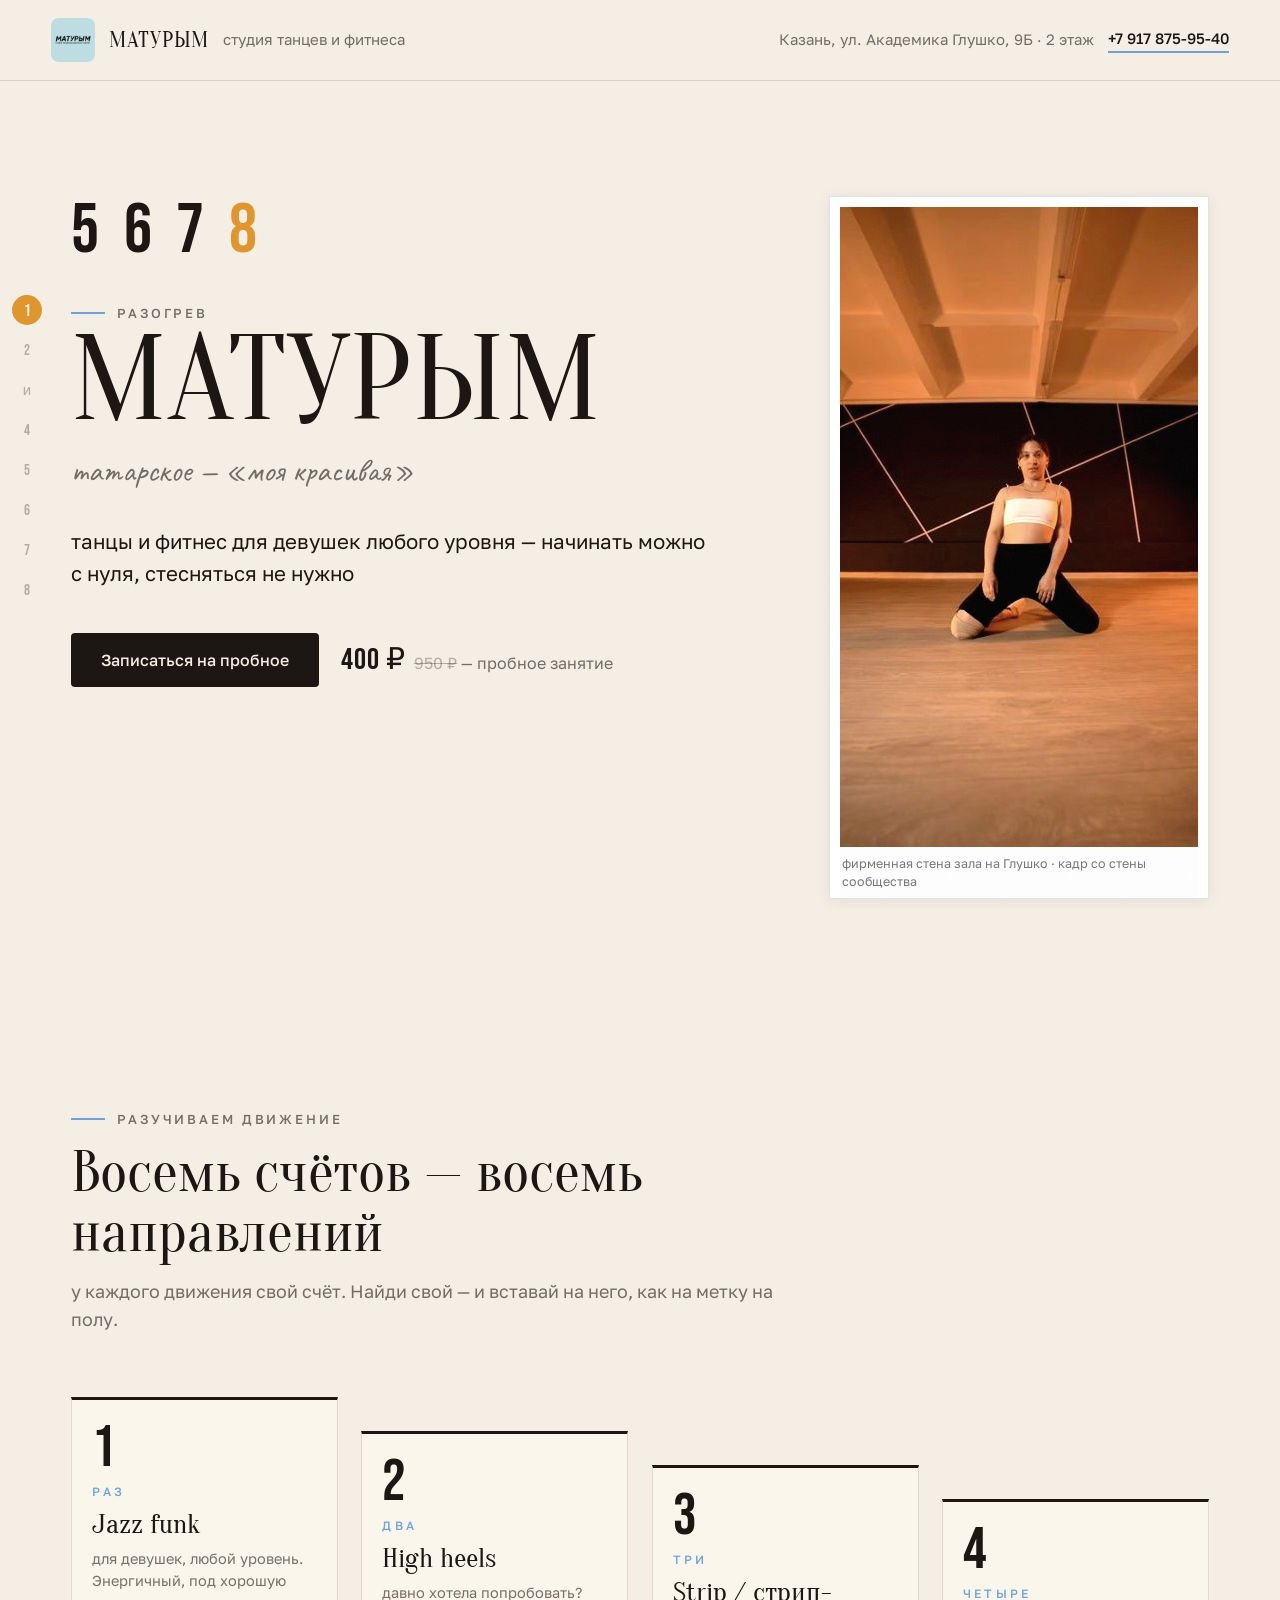
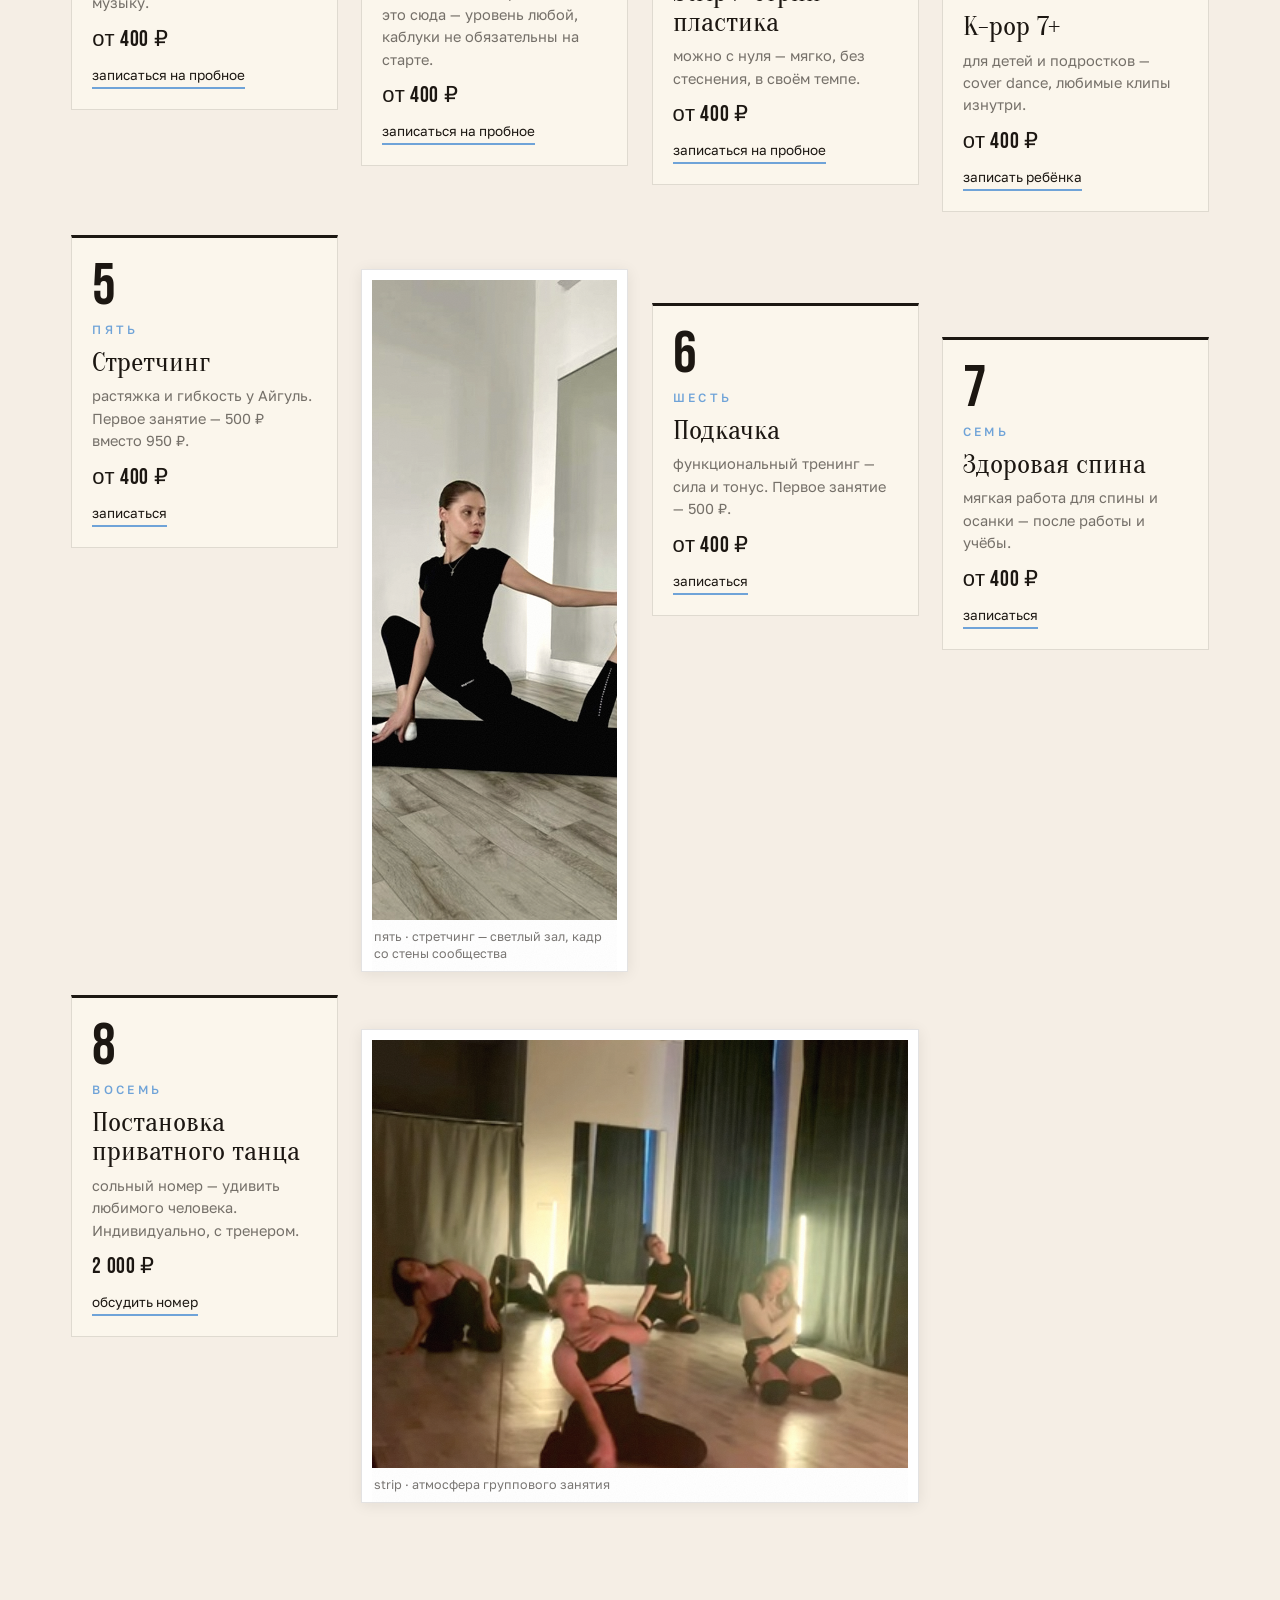
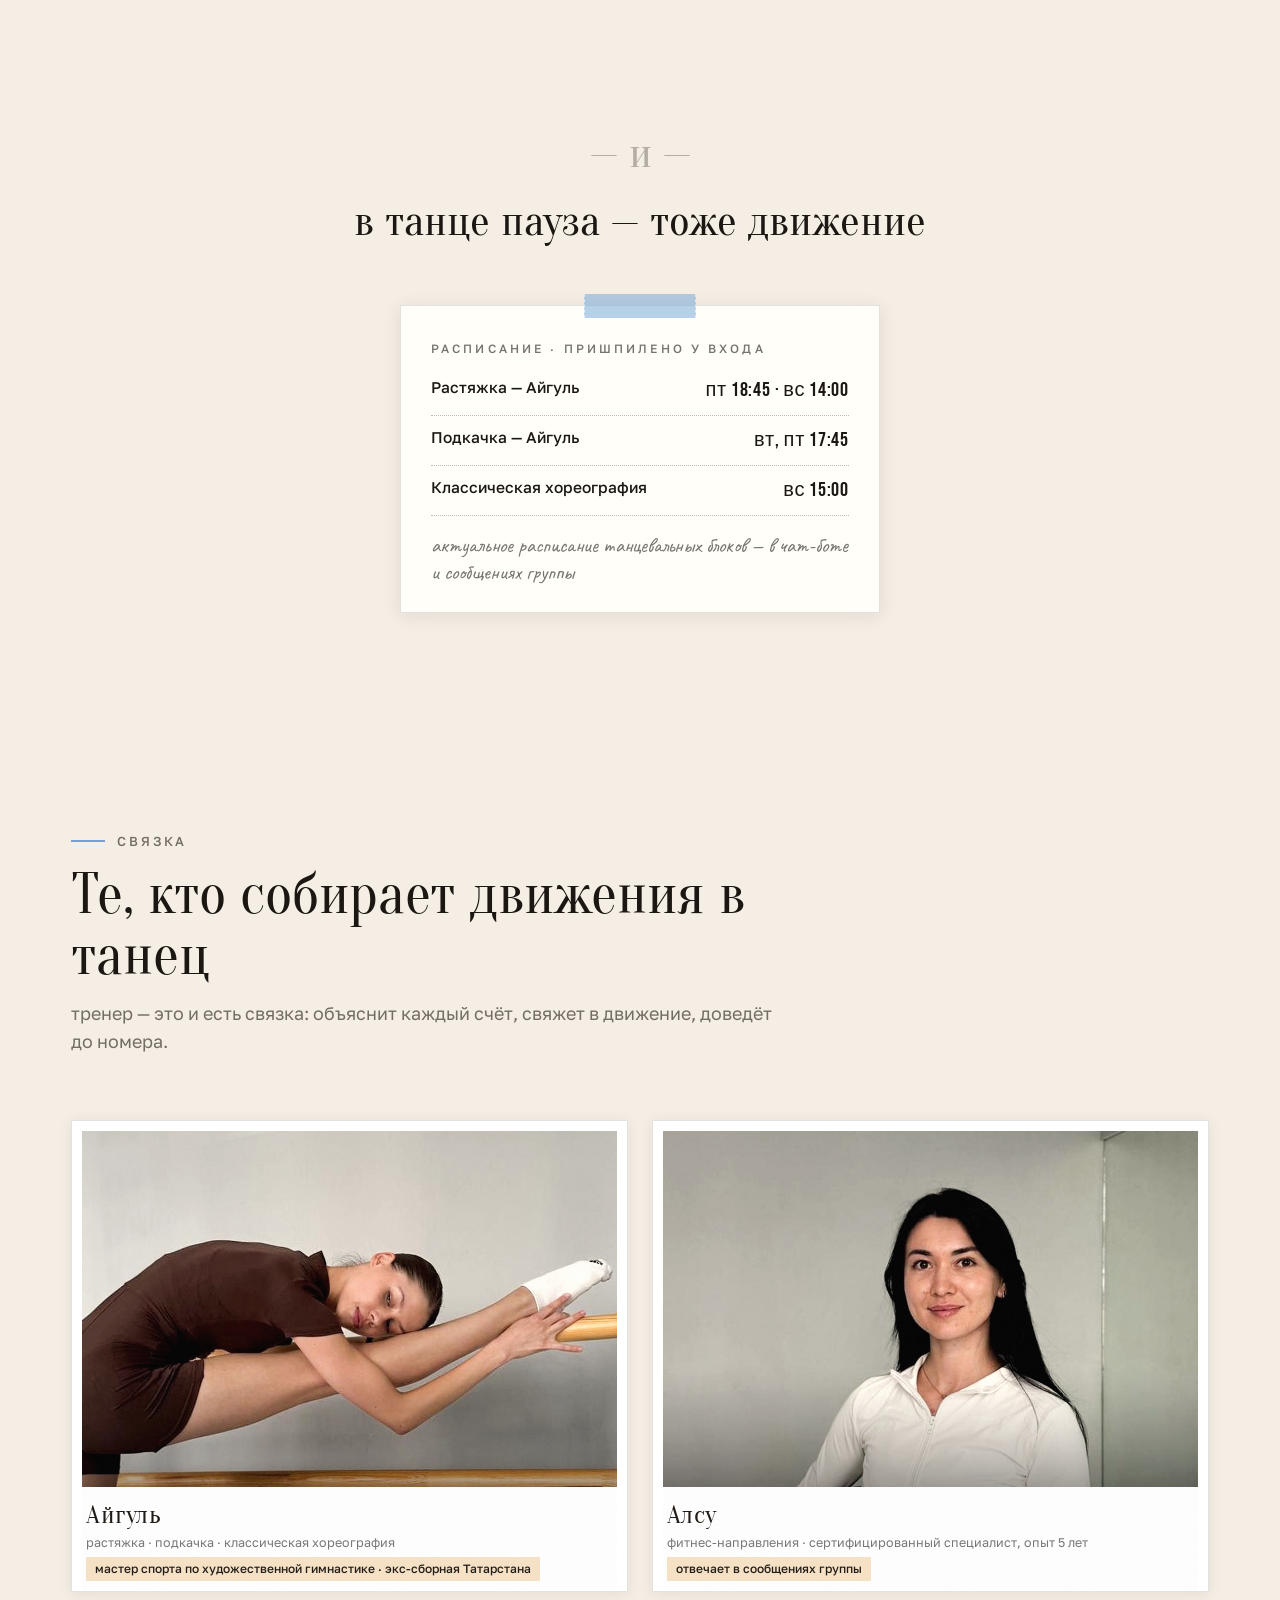
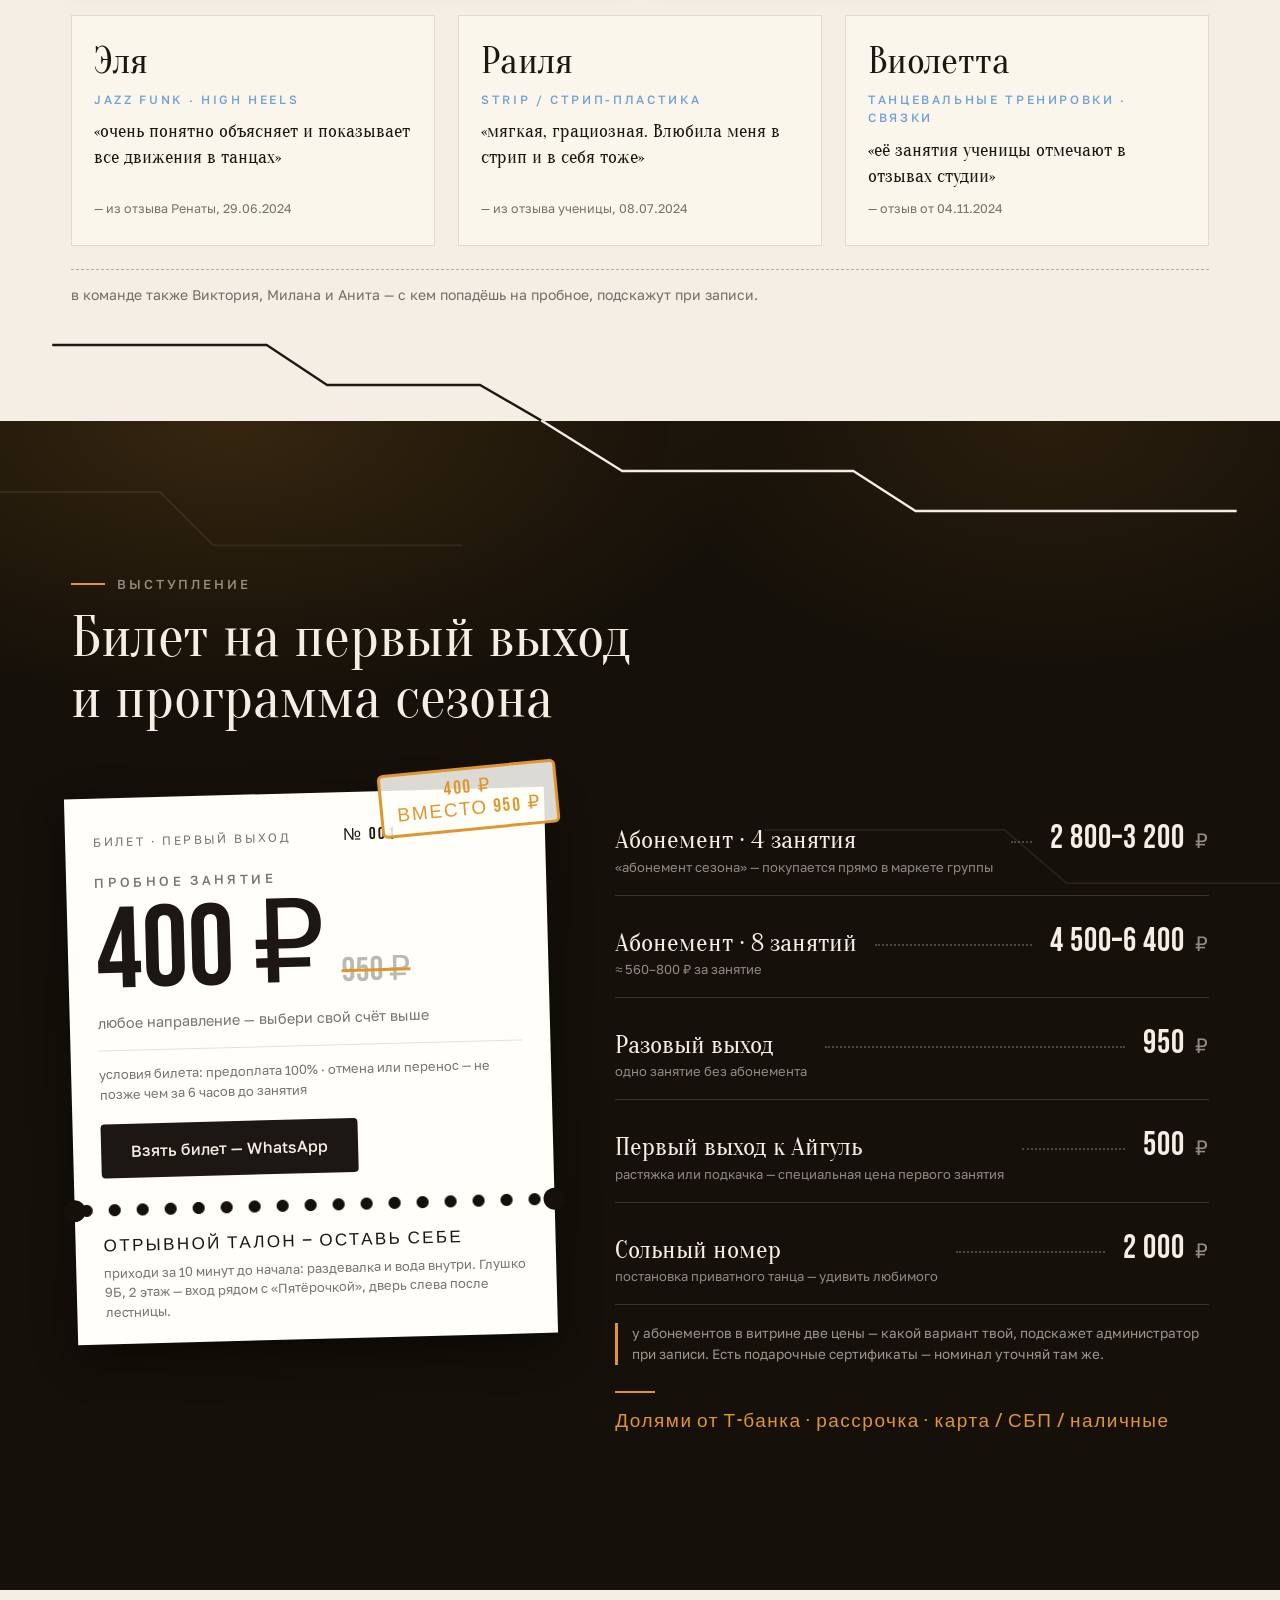
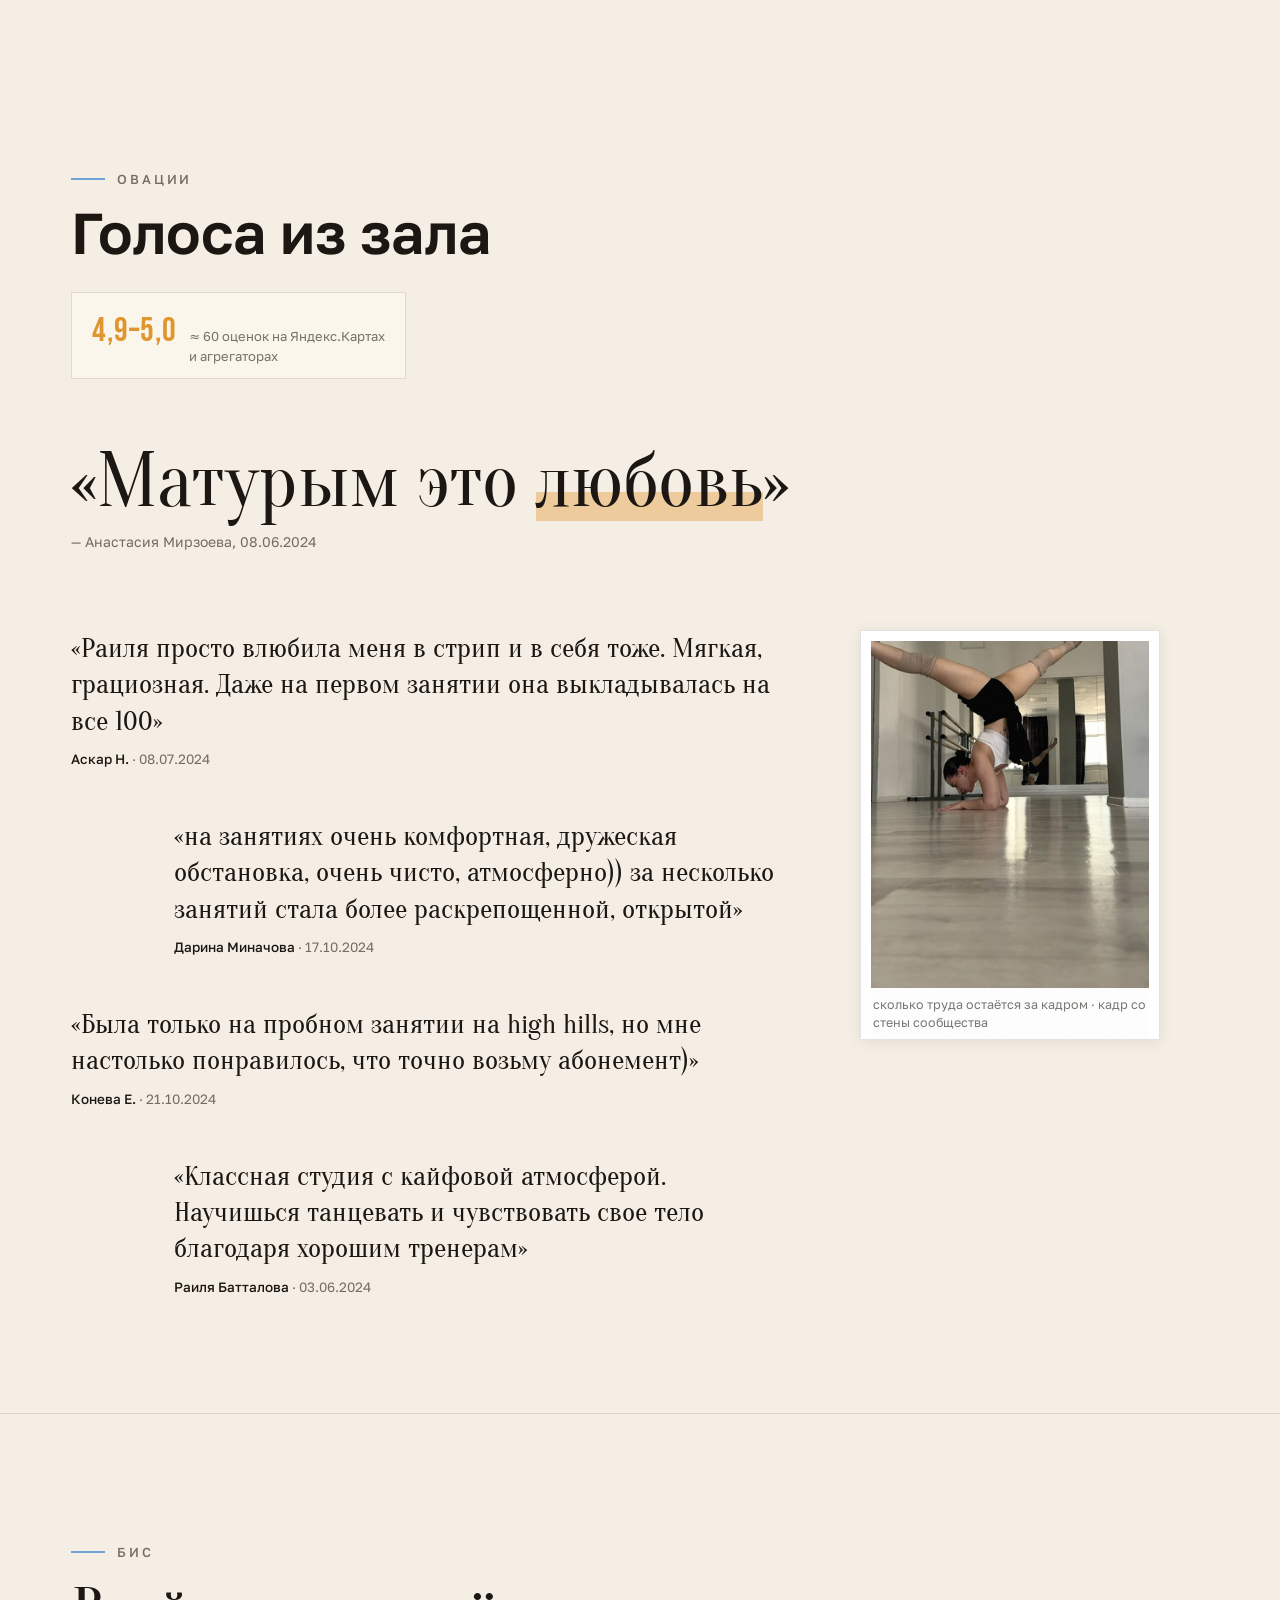
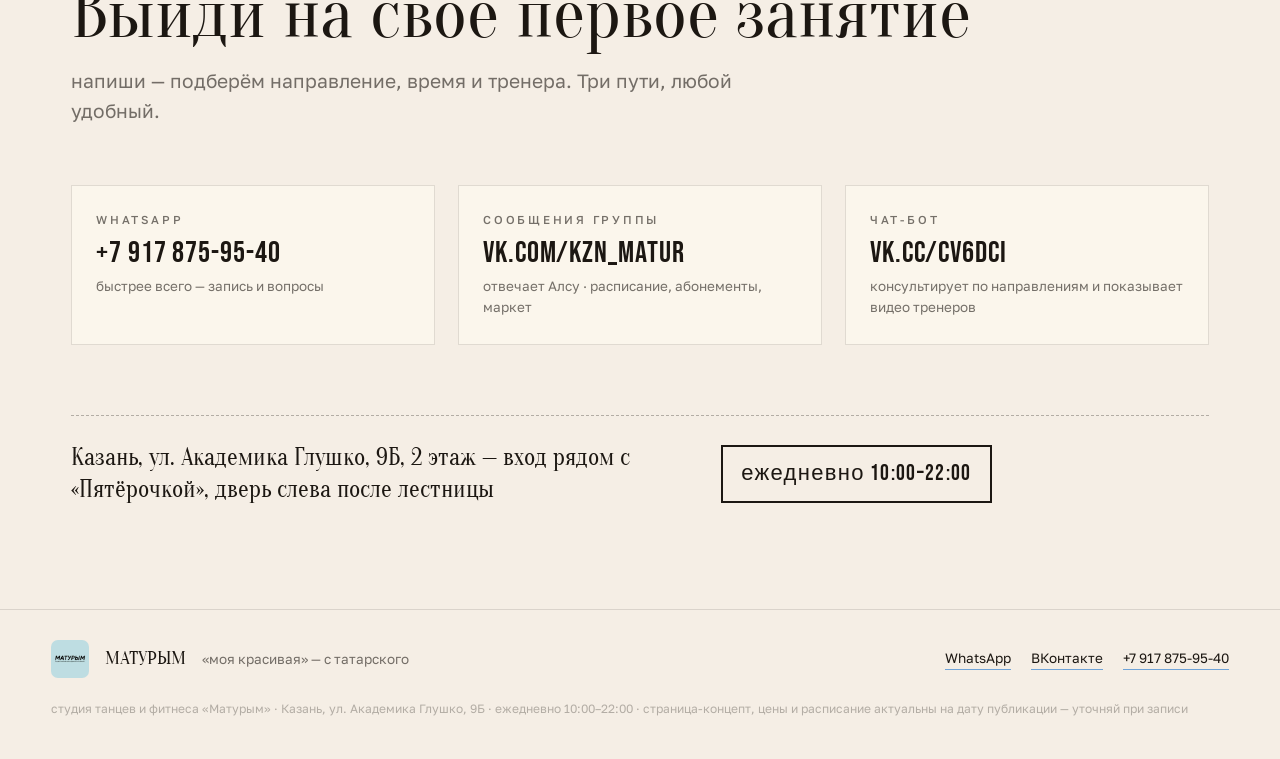
==== pipeline/2026-09-29/maturym/site/index.html @ 3c14b475 "Lead pipeline 2026-09-29: 3 new concept sites (yantarny-ruchey, maturym, hugge) + prior concepts + l" ====
<!DOCTYPE html>
<html lang="ru">
<head>
<meta charset="UTF-8">
<meta name="viewport" content="width=device-width, initial-scale=1.0">
<title>Матурым — студия танцев и фитнеса в Казани · пробное занятие 400 ₽</title>
<meta name="description" content="«Матурым» — студия танцев и фитнеса для девушек любого уровня в Казани. High heels, strip, jazz funk, k-pop 7+, стретчинг, подкачка. Пробное занятие 400 ₽ вместо 950 ₽. Казань, Академика Глушко 9Б, 2 этаж.">
<meta property="og:title" content="Матурым — студия танцев и фитнеса в Казани">
<meta property="og:description" content="Танцы и фитнес для девушек любого уровня — можно с нуля. Пробное занятие 400 ₽ вместо 950 ₽.">
<meta property="og:type" content="website">
<meta property="og:image" content="img/05_wall.jpg">
<meta property="og:locale" content="ru_RU">
<link rel="icon" type="image/jpeg" href="img/07_wall.jpg">
<link rel="stylesheet" href="fonts/fonts.css">
<style>
/* ============ BASE ============ */
:root{
  --floor:#F5EEE5;
  --floor2:#FBF6EC;
  --ink:#1C1712;
  --ink60:rgba(28,23,18,.6);
  --ink30:rgba(28,23,18,.3);
  --ink12:rgba(28,23,18,.12);
  --stage:#151009;
  --amber:#E0962F;
  --tape:#6FA3D8;
  --paper:#FFFEF9;
}
*{margin:0;padding:0;box-sizing:border-box}
html{scroll-behavior:smooth}
body{
  background:var(--floor);
  color:var(--ink);
  font-family:'Golos Text',system-ui,sans-serif;
  font-size:17px;line-height:1.55;
  overflow-x:hidden;
}
img{display:block;max-width:100%}
a{color:inherit}
.bebas{font-family:'Bebas Neue','Golos Text',sans-serif;font-weight:400;letter-spacing:.02em}
.wrap{max-width:1240px;margin:0 auto;padding:0 clamp(20px,4vw,56px)}
::selection{background:var(--tape);color:#fff}

.lnk{
  text-decoration:none;
  background-image:linear-gradient(transparent 62%,rgba(111,163,216,.55) 62%,rgba(111,163,216,.55) 92%,transparent 92%);
  box-decoration-break:clone;-webkit-box-decoration-break:clone;
}
.lnk:hover{background-image:linear-gradient(transparent 55%,rgba(111,163,216,.8) 55%,rgba(111,163,216,.8) 95%,transparent 95%)}

/* ============ RAIL (M02) ============ */
.rail{
  position:fixed;left:14px;top:50%;transform:translateY(-50%);
  z-index:40;display:none;
}
.rail ol{list-style:none;display:flex;flex-direction:column;gap:14px;align-items:center}
.rail i{
  font-family:'Bebas Neue',sans-serif;font-style:normal;font-size:15px;line-height:1;
  color:var(--ink30);width:26px;height:26px;
  display:flex;align-items:center;justify-content:center;
  border-radius:50%;
  transition:color .3s,background-color .3s,transform .3s;
}
.rail i.on{color:var(--floor);background:var(--amber);transform:scale(1.15)}
@media(min-width:1100px){.rail{display:block}}

/* ============ З0 · У ДВЕРИ ============ */
.door{
  display:flex;align-items:center;gap:14px;flex-wrap:wrap;
  padding:18px clamp(20px,4vw,56px);
  border-bottom:1px solid var(--ink12);
  font-size:15px;
}
.door img{width:44px;height:44px;border-radius:8px}
.door .d-name{font-family:'Oranienbaum',serif;font-size:22px;letter-spacing:.04em}
.door .d-sub{color:var(--ink60)}
.door address{font-style:normal;color:var(--ink60);margin-left:auto}
.door a.d-tel{text-decoration:none;font-weight:500;border-bottom:2px solid var(--tape);padding-bottom:1px}
@media(max-width:700px){
  .door address{margin-left:0;width:100%;order:4}
}

/* ============ TAGS ============ */
.tag{
  font-size:13px;font-weight:500;
  letter-spacing:.22em;text-transform:uppercase;color:var(--ink60);
  display:flex;align-items:center;gap:12px;
}
.tag::before{content:"";width:34px;height:2px;background:var(--tape);flex:none}
.stage .tag{color:rgba(245,238,229,.55)}
.stage .tag::before{background:var(--amber)}

/* ============ З1 · РАЗОГРЕВ ============ */
.hero{padding-top:clamp(36px,6vw,80px);padding-bottom:0;position:relative}
.hero-grid{
  display:grid;grid-template-columns:1.25fr .75fr;
  gap:clamp(28px,4vw,64px);align-items:start;
}
.countin{
  font-family:'Bebas Neue',sans-serif;
  font-size:clamp(40px,5.5vw,76px);
  display:flex;gap:.35em;line-height:1;
  margin-bottom:clamp(18px,3vw,36px);
  user-select:none;
}
.countin span{opacity:.15;color:var(--ink);animation:cnt 1.15s cubic-bezier(.6,0,.3,1) forwards}
.countin span:nth-child(1){animation-delay:.1s}
.countin span:nth-child(2){animation-delay:.38s}
.countin span:nth-child(3){animation-delay:.66s}
.countin span:nth-child(4){animation-name:cntlast;animation-delay:.94s}
@keyframes cnt{
  0%{opacity:.15}
  25%{opacity:1;color:var(--amber)}
  100%{opacity:1;color:var(--ink)}
}
@keyframes cntlast{
  0%{opacity:.15}
  25%{opacity:1;color:var(--amber)}
  100%{opacity:1;color:var(--amber)}
}
.hero h1{
  font-family:'Oranienbaum',serif;font-weight:400;
  font-size:clamp(56px,9.5vw,140px);
  line-height:.95;letter-spacing:.01em;
  clip-path:inset(0 100% 0 0);
  animation:wipe .9s cubic-bezier(.75,0,.2,1) 1.25s forwards;
}
@keyframes wipe{to{clip-path:inset(0 0 0 0)}}
.hero .decode{
  font-family:'Caveat',cursive;
  font-size:clamp(22px,2.6vw,32px);
  color:var(--ink60);
  margin-top:8px;
}
.hero-sub{
  font-size:clamp(17px,1.6vw,21px);
  max-width:34em;margin-top:clamp(18px,2.5vw,30px);
}
.cta-row{
  display:flex;align-items:center;gap:22px;flex-wrap:wrap;
  margin-top:clamp(26px,3.5vw,44px);
}
.btn{
  display:inline-flex;align-items:center;justify-content:center;
  height:54px;padding:0 30px;
  background:var(--ink);color:var(--floor);
  font-weight:500;font-size:16px;
  text-decoration:none;border-radius:4px;
  transition:background-color .2s,transform .2s;
}
.btn:hover{background:var(--amber);color:var(--stage);transform:translateY(-2px)}
.btn:focus-visible{outline:3px solid var(--tape);outline-offset:3px}
.cta-price{font-size:16px;color:var(--ink60)}
.cta-price b{font-family:'Bebas Neue',sans-serif;font-weight:400;font-size:30px;color:var(--ink);letter-spacing:.03em;margin-right:.15em}
.cta-price s{color:var(--ink30)}

/* кадры с репетиции — единый рецепт */
.frame{
  background:#fff;
  padding:10px 10px 0;
  border:1px solid var(--ink12);
  box-shadow:0 2px 14px rgba(28,23,18,.08);
  position:relative;
}
.frame img{
  width:100%;object-fit:cover;
  filter:contrast(1.08) saturate(.9) sepia(.12);
}
.frame .gr{
  position:absolute;inset:10px 10px 0;pointer-events:none;opacity:.06;
  background-image:url("data:image/svg+xml;utf8,<svg xmlns='http://www.w3.org/2000/svg' width='120' height='120'><filter id='n'><feTurbulence type='fractalNoise' baseFrequency='0.9' numOctaves='2'/><feColorMatrix type='saturate' values='0'/></filter><rect width='120' height='120' filter='url(%23n)'/></svg>");
}
.frame figcaption{
  font-size:12.5px;color:var(--ink60);
  padding:8px 2px;line-height:1.4;
}
.frame .crop{display:block;overflow:hidden;position:relative}
.frame .crop img{position:absolute;inset:0;width:100%;height:100%;object-fit:cover}
.hero-frame{
  max-width:380px;width:100%;justify-self:end;
  margin-bottom:-72px;position:relative;z-index:5;
}
.hero-frame img{aspect-ratio:9/16;object-position:50% 30%}
@media(max-width:900px){
  .hero-grid{grid-template-columns:1fr}
  .hero-frame{justify-self:start;max-width:320px;margin-bottom:-56px}
}

/* ============ З2 · РАЗУЧИВАЕМ ============ */
.phase{padding:clamp(72px,9vw,130px) 0}
.program{padding-top:clamp(120px,13vw,190px)}
.phase-head{max-width:720px;margin-bottom:clamp(40px,5vw,72px)}
.phase-head h2{
  font-family:'Oranienbaum',serif;font-weight:400;
  font-size:clamp(32px,4.5vw,62px);line-height:1.05;
  margin:14px 0;
}
.phase-head p.lead{color:var(--ink60);font-size:clamp(16px,1.4vw,19px)}
.steps-grid{
  display:grid;grid-template-columns:repeat(4,1fr);
  gap:clamp(14px,1.8vw,24px);
  align-items:start;
}
.step{
  background:var(--floor2);
  border:1px solid var(--ink12);
  border-top:3px solid var(--ink);
  padding:22px 20px 20px;
  display:flex;flex-direction:column;gap:8px;min-height:236px;
}
.step .num{
  font-family:'Bebas Neue',sans-serif;
  font-size:clamp(46px,4.6vw,64px);line-height:.9;
}
.step .cnt-word{
  font-size:12px;font-weight:500;
  letter-spacing:.28em;text-transform:uppercase;color:var(--tape);
}
.step h3{
  font-family:'Oranienbaum',serif;font-weight:400;
  font-size:clamp(24px,2.2vw,30px);line-height:1.05;
}
.step .fact{font-size:14.5px;color:var(--ink60);flex:1}
.step .price{
  font-family:'Bebas Neue',sans-serif;font-size:22px;letter-spacing:.03em;
}
.step .go{
  font-size:13.5px;text-decoration:none;color:var(--ink);
  border-bottom:2px solid var(--tape);align-self:flex-start;padding-bottom:1px;
}
.step .go:hover{border-color:var(--amber)}
@media(min-width:1080px){
  .steps-grid>*:nth-child(4n+1){margin-top:0}
  .steps-grid>*:nth-child(4n+2){margin-top:34px}
  .steps-grid>*:nth-child(4n+3){margin-top:68px}
  .steps-grid>*:nth-child(4n+4){margin-top:102px}
}
@media(min-width:680px) and (max-width:1079px){
  .steps-grid{grid-template-columns:repeat(3,1fr)}
  .steps-grid>*:nth-child(3n+1){margin-top:0}
  .steps-grid>*:nth-child(3n+2){margin-top:34px}
  .steps-grid>*:nth-child(3n+3){margin-top:68px}
}
@media(max-width:679px){
  .steps-grid{grid-template-columns:1fr;max-width:460px;margin:0 auto}
}
.p04 img{aspect-ratio:5/6;object-position:50% 0}
.p02 img{aspect-ratio:9/16;object-position:50% 35%}
.p01{grid-column:span 2}
.p01 img{aspect-ratio:4/3;object-position:50% 50%}
@media(max-width:679px){.p01{grid-column:auto}}

/* ============ ПАУЗА · и-счёт ============ */
.pause{
  padding:clamp(60px,8vw,110px) 0;
  text-align:center;
}
.pause-line{
  font-family:'Oranienbaum',serif;
  font-size:clamp(26px,3.4vw,44px);
}
.pause-line em{font-style:normal;color:var(--ink30)}
.note{
  background:var(--paper);
  border:1px solid var(--ink12);
  box-shadow:0 3px 18px rgba(28,23,18,.09);
  max-width:480px;margin:clamp(30px,4vw,50px) auto 0;
  padding:34px 30px 26px;position:relative;text-align:left;
}
.note::before{
  content:"";position:absolute;top:-12px;left:50%;transform:translateX(-50%);
  width:110px;height:24px;background:rgba(111,163,216,.5);
  border-left:1px dashed rgba(255,255,255,.6);border-right:1px dashed rgba(255,255,255,.6);
}
.note h4{
  font-size:12px;font-weight:500;
  letter-spacing:.26em;text-transform:uppercase;color:var(--ink60);
  margin-bottom:16px;
}
.note .row{display:flex;justify-content:space-between;gap:14px;border-bottom:1px dotted var(--ink30);padding-bottom:9px;margin-bottom:9px}
.note .row span:first-child{font-weight:500;font-size:15.5px}
.note .row span:last-child{font-family:'Bebas Neue',sans-serif;font-size:20px;letter-spacing:.04em;white-space:nowrap}
.note .hand-note{
  font-family:'Caveat',cursive;font-size:21px;color:var(--ink60);
  margin-top:16px;line-height:1.3;
}

/* ============ З3 · СВЯЗКА ============ */
.trainers-grid{
  display:grid;grid-template-columns:repeat(6,1fr);
  gap:clamp(14px,1.8vw,24px);align-items:stretch;
}
.t-photo{grid-column:span 3}
.t-photo .frame{height:100%}
.t09 img{aspect-ratio:4/3;object-position:50% 0}
.t08 img{aspect-ratio:8/5;object-position:50% 0}
.t-photo figcaption{padding:10px 4px}
.t-photo figcaption b{
  display:block;font-family:'Oranienbaum',serif;font-weight:400;
  font-size:26px;color:var(--ink);letter-spacing:.02em;
}
.t-photo .reg{
  display:inline-block;margin-top:6px;font-size:12px;font-weight:500;
  color:var(--ink);background:rgba(224,150,47,.28);
  padding:3px 9px;box-decoration-break:clone;-webkit-box-decoration-break:clone;
  line-height:1.5;
}
.t-card{
  grid-column:span 2;
  background:var(--floor2);border:1px solid var(--ink12);
  padding:26px 22px;display:flex;flex-direction:column;gap:10px;
}
.t-card h3{
  font-family:'Oranienbaum',serif;font-weight:400;
  font-size:clamp(30px,3vw,40px);line-height:1;
}
.t-card .role{
  font-size:12px;font-weight:500;letter-spacing:.22em;
  text-transform:uppercase;color:var(--tape);
}
.t-card .qt{
  font-family:'Oranienbaum',serif;font-size:19px;line-height:1.35;flex:1;
}
.t-card .qt::before{content:"«"}
.t-card .qt::after{content:"»"}
.t-card .src{font-size:12.5px;color:var(--ink60)}
.team-rest{
  grid-column:1/-1;font-size:14px;color:var(--ink60);
  border-top:1px dashed var(--ink30);padding-top:14px;
}
@media(max-width:980px){
  .t-photo{grid-column:span 6}
  .t-card{grid-column:span 3}
}
@media(max-width:679px){
  .trainers-grid{grid-template-columns:1fr}
  .t-photo,.t-card{grid-column:auto}
}

/* шов З3→З4: линия-связка (M03) */
.seam{position:relative;height:0;z-index:6}
.seam svg{
  position:absolute;left:0;top:-88px;width:100%;height:200px;
  overflow:visible;pointer-events:none;
}
.seam path{fill:none;stroke-width:2.5;stroke-linejoin:miter;stroke-linecap:square}
.seam .p-ink{stroke:var(--ink)}
.seam .p-wht{stroke:var(--floor)}
.js .seam path{stroke-dasharray:1;stroke-dashoffset:1}
.js .seam.in path{stroke-dashoffset:0;transition:stroke-dashoffset 1.4s cubic-bezier(.6,0,.3,1)}
.js .seam.in .p-wht{transition-delay:.55s}

/* ============ З4 · ВЫСТУПЛЕНИЕ ============ */
.stage{
  background:var(--stage);color:var(--floor);
  position:relative;
  padding:clamp(110px,12vw,170px) 0 clamp(120px,12vw,170px);
}
.stage::before{
  content:"";position:absolute;inset:0;pointer-events:none;
  background:
    radial-gradient(ellipse 60% 34% at 18% 0%,rgba(224,150,47,.16),transparent 70%),
    radial-gradient(ellipse 45% 30% at 82% 0%,rgba(224,150,47,.1),transparent 70%);
}
.stage .wall-lines{position:absolute;inset:0;pointer-events:none;opacity:.55}
.stage .wrap{position:relative;z-index:2}
.stage h2{
  font-family:'Oranienbaum',serif;font-weight:400;
  font-size:clamp(32px,4.5vw,62px);line-height:1.05;margin:14px 0 0;
}
.stage-grid{
  display:grid;grid-template-columns:minmax(340px,480px) 1fr;
  gap:clamp(36px,5vw,80px);margin-top:clamp(44px,5vw,70px);
  align-items:start;
}
.ticket{
  background:var(--paper);color:var(--ink);
  transform:rotate(-1.5deg);
  box-shadow:0 14px 44px rgba(0,0,0,.45);
  position:relative;z-index:7;
  margin-bottom:-72px;
}
.ticket .t-body{padding:30px 28px 24px}
.ticket .t-head{
  display:flex;justify-content:space-between;align-items:baseline;
  font-size:12px;letter-spacing:.2em;text-transform:uppercase;
  color:var(--ink60);margin-bottom:18px;gap:10px;flex-wrap:wrap;
}
.ticket .t-head .no{font-family:'Bebas Neue',sans-serif;font-size:17px;letter-spacing:.14em;color:var(--ink)}
.ticket .t-title{
  font-weight:500;font-size:13px;letter-spacing:.26em;text-transform:uppercase;
  color:var(--ink60);
}
.ticket .t-price{display:flex;align-items:baseline;gap:16px;flex-wrap:wrap;margin:6px 0 4px}
.ticket .t-price .now{
  font-family:'Bebas Neue',sans-serif;
  font-size:clamp(84px,9vw,120px);line-height:.95;
}
.ticket .t-price .was{
  font-family:'Bebas Neue',sans-serif;font-size:34px;color:var(--ink30);
  text-decoration:line-through;text-decoration-thickness:3px;text-decoration-color:var(--amber);
}
.ticket .t-any{font-size:14.5px;color:var(--ink60)}
.ticket .t-terms{
  margin-top:16px;font-size:13px;color:var(--ink60);
  border-top:1px solid var(--ink12);padding-top:14px;line-height:1.5;
}
.ticket .t-cta{margin-top:20px}
.stamp{
  position:absolute;top:-22px;right:-14px;
  transform:rotate(-4deg);
  border:3px solid var(--amber);border-radius:6px;
  color:var(--amber);
  font-family:'Bebas Neue',sans-serif;font-size:19px;letter-spacing:.1em;
  padding:7px 14px;text-transform:uppercase;text-align:center;line-height:1.15;
  background:rgba(255,254,249,.85);
}
.js .stamp{opacity:0;transform:rotate(-4deg) scale(1.3)}
.js .stage.on .stamp{opacity:1;transform:rotate(-4deg) scale(1);transition:transform .3s cubic-bezier(.3,1.6,.5,1),opacity .2s}
.perf{
  height:16px;position:relative;
  background-image:radial-gradient(circle 6px at 12px 8px,var(--stage) 5.6px,transparent 6.4px);
  background-size:28px 16px;background-repeat:repeat-x;
}
.perf::before,.perf::after{
  content:"";position:absolute;top:50%;width:22px;height:22px;border-radius:50%;
  background:var(--stage);transform:translateY(-50%);
}
.perf::before{left:-11px}
.perf::after{right:-11px}
.ticket .stub{padding:16px 28px 22px;font-size:13px;color:var(--ink60);line-height:1.5}
.ticket .stub b{
  display:block;font-family:'Bebas Neue',sans-serif;font-weight:400;
  font-size:17px;letter-spacing:.14em;text-transform:uppercase;color:var(--ink);
  margin-bottom:4px;
}
.prog-row{
  display:flex;align-items:baseline;gap:18px;
  padding:20px 0;border-bottom:1px solid rgba(245,238,229,.16);
}
.prog-row .nm{font-family:'Oranienbaum',serif;font-size:clamp(21px,2vw,27px);line-height:1.15}
.prog-row .nm small{display:block;font-family:'Golos Text',sans-serif;font-size:13px;color:rgba(245,238,229,.55);margin-top:4px}
.prog-row .dots{flex:1;border-bottom:2px dotted rgba(245,238,229,.25);transform:translateY(-5px);min-width:20px}
.prog-row .pr{font-family:'Bebas Neue',sans-serif;font-size:clamp(26px,2.6vw,36px);white-space:nowrap;letter-spacing:.03em}
.prog-row .pr .u{font-size:.6em;color:rgba(245,238,229,.55);margin-left:.2em}
.prog-note{
  margin-top:18px;font-size:13.5px;color:rgba(245,238,229,.6);line-height:1.55;
  border-left:3px solid var(--amber);padding-left:14px;
}
.pay-line{
  margin-top:26px;font-family:'Bebas Neue',sans-serif;
  font-size:19px;letter-spacing:.08em;color:var(--amber);
  display:flex;gap:14px;flex-wrap:wrap;align-items:center;
}
.pay-line::before{content:"";width:40px;height:2px;background:var(--amber)}
@media(max-width:980px){
  .stage-grid{grid-template-columns:1fr}
  .ticket{margin-bottom:0}
}
@media(max-width:480px){
  .stamp{right:4px}
}

/* ============ З5 · ОВАЦИИ ============ */
.applause{padding-top:clamp(130px,14vw,190px)}
.ov-badge{
  display:inline-flex;align-items:baseline;gap:12px;
  border:1px solid var(--ink12);background:var(--floor2);
  padding:12px 20px;margin-top:28px;
}
.ov-badge .r{font-family:'Bebas Neue',sans-serif;font-size:34px;letter-spacing:.03em}
.ov-badge .r em{font-style:normal;color:var(--amber)}
.ov-badge .s{font-size:13px;color:var(--ink60)}
.ov-poster{
  font-family:'Oranienbaum',serif;font-weight:400;
  font-size:clamp(38px,6vw,86px);line-height:1.02;
  margin:clamp(40px,5vw,64px) 0 10px;max-width:13em;
}
.ov-poster .hl{
  background-image:linear-gradient(transparent 62%,rgba(224,150,47,.4) 62%,rgba(224,150,47,.4) 94%,transparent 94%);
  box-decoration-break:clone;-webkit-box-decoration-break:clone;
}
.ov-attr{font-size:14px;color:var(--ink60)}
.ov-grid{
  display:grid;grid-template-columns:1.35fr .65fr;
  gap:clamp(30px,5vw,80px);margin-top:clamp(44px,6vw,80px);
  align-items:start;
}
.ov-list{list-style:none;display:flex;flex-direction:column;gap:clamp(30px,4vw,48px)}
.ov-list li{max-width:44em}
.ov-list li:nth-child(even){margin-left:clamp(24px,8vw,120px)}
.ov-list blockquote{
  font-family:'Oranienbaum',serif;
  font-size:clamp(20px,2.2vw,28px);line-height:1.3;
}
.ov-list blockquote::before{content:"«"}
.ov-list blockquote::after{content:"»"}
.ov-list cite{
  display:block;font-style:normal;font-size:13.5px;color:var(--ink60);margin-top:10px;
}
.ov-list cite b{font-weight:500;color:var(--ink)}
.p03{max-width:300px}
.p03 img{aspect-ratio:7/10;object-position:50% 100%}
@media(max-width:860px){
  .ov-grid{grid-template-columns:1fr}
  .p03{max-width:260px}
  .ov-list li:nth-child(even){margin-left:clamp(16px,6vw,60px)}
}

/* ============ З6 · БИС ============ */
.encore{
  border-top:1px solid var(--ink12);
  padding:clamp(80px,10vw,140px) 0 clamp(70px,8vw,110px);
}
.encore h2{
  font-family:'Oranienbaum',serif;font-weight:400;
  font-size:clamp(38px,5.6vw,80px);line-height:1.03;
  margin:16px 0 14px;max-width:14em;
}
.encore .lead{color:var(--ink60);font-size:clamp(16px,1.5vw,20px);max-width:36em}
.channels{
  display:grid;grid-template-columns:repeat(3,1fr);
  gap:clamp(14px,1.8vw,24px);margin-top:clamp(36px,5vw,60px);
}
.chan{
  display:flex;flex-direction:column;gap:8px;
  background:var(--floor2);border:1px solid var(--ink12);
  padding:26px 24px;text-decoration:none;color:var(--ink);
  transition:border-color .2s,transform .2s,box-shadow .2s;
}
.chan:hover{border-color:var(--tape);transform:translateY(-3px);box-shadow:0 8px 24px rgba(28,23,18,.1)}
.chan:focus-visible{outline:3px solid var(--tape);outline-offset:3px}
.chan .c-tag{
  font-size:11.5px;font-weight:500;letter-spacing:.24em;
  text-transform:uppercase;color:var(--ink60);
}
.chan .c-main{font-family:'Bebas Neue',sans-serif;font-size:30px;letter-spacing:.03em;line-height:1;word-break:break-word}
.chan .c-note{font-size:13.5px;color:var(--ink60)}
.addr-stamp{
  margin-top:clamp(44px,6vw,70px);
  display:flex;gap:26px;flex-wrap:wrap;align-items:center;
  border-top:1px dashed var(--ink30);padding-top:26px;
}
.addr-stamp .a{
  font-family:'Oranienbaum',serif;font-size:clamp(19px,1.9vw,24px);line-height:1.35;max-width:26em;
}
.addr-stamp .h{
  font-family:'Bebas Neue',sans-serif;font-size:22px;letter-spacing:.06em;
  border:2px solid var(--ink);padding:10px 18px;white-space:nowrap;
}
@media(max-width:900px){.channels{grid-template-columns:1fr;max-width:480px}}

/* ============ FOOTER ============ */
footer{
  border-top:1px solid var(--ink12);
  padding:30px clamp(20px,4vw,56px) 40px;
  display:flex;align-items:center;gap:16px;flex-wrap:wrap;
  font-size:13.5px;color:var(--ink60);
}
footer img{width:38px;height:38px;border-radius:7px}
footer .f-name{font-family:'Oranienbaum',serif;font-size:19px;color:var(--ink)}
footer nav{margin-left:auto;display:flex;gap:20px;flex-wrap:wrap}
footer nav a{color:var(--ink);text-decoration:none;border-bottom:1px solid var(--tape)}
footer nav a:hover{border-color:var(--amber)}
footer .f-legal{width:100%;font-size:12px;color:var(--ink30);margin-top:6px}

/* ============ REDUCED MOTION ============ */
@media(prefers-reduced-motion:reduce){
  html{scroll-behavior:auto}
  *,*::before,*::after{animation:none!important;transition:none!important}
  .countin span{opacity:1;color:var(--ink)}
  .countin span:nth-child(4){color:var(--amber)}
  .hero h1{clip-path:none}
  .js .seam path{stroke-dashoffset:0}
  .js .stamp{opacity:1;transform:rotate(-4deg) scale(1)}
  .chan:hover,.btn:hover{transform:none}
}
</style>
</head>
<body>

<!-- Сквозная счёт-рельса: маркер шагает по фазам занятия -->
<nav class="rail" aria-hidden="true">
  <ol>
    <li><i data-t="0">1</i></li>
    <li><i data-t="1">2</i></li>
    <li><i data-t="2">и</i></li>
    <li><i data-t="3">4</i></li>
    <li><i data-t="4">5</i></li>
    <li><i data-t="5">6</i></li>
    <li><i data-t="6">7</i></li>
    <li><i data-t="7">8</i></li>
  </ol>
</nav>

<!-- З0 · У ДВЕРИ -->
<header class="door">
  <img src="img/07_wall.jpg" width="200" height="200" alt="Логотип студии «Матурым»">
  <span class="d-name">МАТУРЫМ</span>
  <span class="d-sub">студия танцев и фитнеса</span>
  <address>Казань, ул. Академика Глушко, 9Б · 2 этаж</address>
  <a class="d-tel" href="tel:+79178759540">+7 917 875-95-40</a>
</header>

<main id="main">

<!-- З1 · РАЗОГРЕВ -->
<section class="hero phase" id="warmup">
  <div class="wrap hero-grid">
    <div>
      <p class="countin" aria-hidden="true"><span>5</span><span>6</span><span>7</span><span>8</span></p>
      <p class="tag">разогрев</p>
      <h1>МАТУРЫМ</h1>
      <p class="decode">татарское — «моя красивая»</p>
      <p class="hero-sub">танцы и фитнес для девушек любого уровня — начинать можно с&nbsp;нуля, стесняться не&nbsp;нужно</p>
      <div class="cta-row">
        <a class="btn" href="https://wa.me/79178759540?text=%D0%9F%D1%80%D0%B8%D0%B2%D0%B5%D1%82!%20%D0%A5%D0%BE%D1%87%D1%83%20%D0%BD%D0%B0%20%D0%BF%D1%80%D0%BE%D0%B1%D0%BD%D0%BE%D0%B5%20%D0%B7%D0%B0%D0%BD%D1%8F%D1%82%D0%B8%D0%B5%20%D0%B2%20%D0%9C%D0%B0%D1%82%D1%83%D1%80%D1%8B%D0%BC" rel="noopener">Записаться на пробное</a>
        <p class="cta-price"><b>400 ₽</b> <s>950 ₽</s> — пробное занятие</p>
      </div>
    </div>
    <figure class="frame hero-frame">
      <img src="img/05_wall.jpg" width="360" height="640" alt="Занятие в студии «Матурым»: девушка в танцевальной позе у чёрной стены с белыми линиями, тёплый янтарный свет" fetchpriority="high">
      <i class="gr" aria-hidden="true"></i>
      <figcaption>фирменная стена зала на Глушко · кадр со стены сообщества</figcaption>
    </figure>
  </div>
</section>

<!-- З2 · РАЗУЧИВАЕМ ДВИЖЕНИЕ -->
<section class="phase program" id="program">
  <div class="wrap">
    <header class="phase-head">
      <p class="tag">разучиваем движение</p>
      <h2>Восемь счётов — восемь направлений</h2>
      <p class="lead">у каждого движения свой счёт. Найди свой — и вставай на него, как на метку на полу.</p>
    </header>
    <div class="steps-grid">

      <article class="step">
        <p class="num">1</p>
        <p class="cnt-word">раз</p>
        <h3>Jazz funk</h3>
        <p class="fact">для девушек, любой уровень. Энергичный, под хорошую музыку.</p>
        <p class="price">от 400 ₽</p>
        <a class="go" href="https://wa.me/79178759540?text=%D0%A5%D0%BE%D1%87%D1%83%20%D0%BD%D0%B0%20%D0%BF%D1%80%D0%BE%D0%B1%D0%BD%D0%BE%D0%B5%20%D0%B7%D0%B0%D0%BD%D1%8F%D1%82%D0%B8%D0%B5%20%D0%BF%D0%BE%20jazz%20funk" rel="noopener">записаться на пробное</a>
      </article>

      <article class="step">
        <p class="num">2</p>
        <p class="cnt-word">два</p>
        <h3>High heels</h3>
        <p class="fact">давно хотела попробовать? это сюда — уровень любой, каблуки не обязательны на старте.</p>
        <p class="price">от 400 ₽</p>
        <a class="go" href="https://wa.me/79178759540?text=%D0%A5%D0%BE%D1%87%D1%83%20%D0%BD%D0%B0%20%D0%BF%D1%80%D0%BE%D0%B1%D0%BD%D0%BE%D0%B5%20%D0%B7%D0%B0%D0%BD%D1%8F%D1%82%D0%B8%D0%B5%20%D0%BF%D0%BE%20high%20heels" rel="noopener">записаться на пробное</a>
      </article>

      <article class="step">
        <p class="num">3</p>
        <p class="cnt-word">три</p>
        <h3>Strip / стрип-пластика</h3>
        <p class="fact">можно с нуля — мягко, без стеснения, в своём темпе.</p>
        <p class="price">от 400 ₽</p>
        <a class="go" href="https://wa.me/79178759540?text=%D0%A5%D0%BE%D1%87%D1%83%20%D0%BD%D0%B0%20%D0%BF%D1%80%D0%BE%D0%B1%D0%BD%D0%BE%D0%B5%20%D0%B7%D0%B0%D0%BD%D1%8F%D1%82%D0%B8%D0%B5%20%D0%BF%D0%BE%20%D1%81%D1%82%D1%80%D0%B8%D0%BF-%D0%BF%D0%BB%D0%B0%D1%81%D1%82%D0%B8%D0%BA%D0%B5" rel="noopener">записаться на пробное</a>
      </article>

      <article class="step">
        <p class="num">4</p>
        <p class="cnt-word">четыре</p>
        <h3>K-pop 7+</h3>
        <p class="fact">для детей и подростков — cover dance, любимые клипы изнутри.</p>
        <p class="price">от 400 ₽</p>
        <a class="go" href="https://wa.me/79178759540?text=%D0%A5%D0%BE%D1%87%D1%83%20%D0%B7%D0%B0%D0%BF%D0%B8%D1%81%D0%B0%D1%82%D1%8C%20%D1%80%D0%B5%D0%B1%D1%91%D0%BD%D0%BA%D0%B0%20%D0%BD%D0%B0%20k-pop" rel="noopener">записать ребёнка</a>
      </article>

      <article class="step">
        <p class="num">5</p>
        <p class="cnt-word">пять</p>
        <h3>Стретчинг</h3>
        <p class="fact">растяжка и гибкость у Айгуль. Первое занятие — 500 ₽ вместо 950 ₽.</p>
        <p class="price">от 400 ₽</p>
        <a class="go" href="https://wa.me/79178759540?text=%D0%A5%D0%BE%D1%87%D1%83%20%D0%BD%D0%B0%20%D1%81%D1%82%D1%80%D0%B5%D1%82%D1%87%D0%B8%D0%BD%D0%B3" rel="noopener">записаться</a>
      </article>

      <figure class="frame p02">
        <img src="img/02_wall.jpg" width="360" height="640" loading="lazy" alt="Глубокий выпад-растяжка на коврике в светлом зале студии">
        <i class="gr" aria-hidden="true"></i>
        <figcaption>пять · стретчинг — светлый зал, кадр со стены сообщества</figcaption>
      </figure>

      <article class="step">
        <p class="num">6</p>
        <p class="cnt-word">шесть</p>
        <h3>Подкачка</h3>
        <p class="fact">функциональный тренинг — сила и тонус. Первое занятие — 500 ₽.</p>
        <p class="price">от 400 ₽</p>
        <a class="go" href="https://wa.me/79178759540?text=%D0%A5%D0%BE%D1%87%D1%83%20%D0%BD%D0%B0%20%D0%BF%D0%BE%D0%B4%D0%BA%D0%B0%D1%87%D0%BA%D1%83" rel="noopener">записаться</a>
      </article>

      <article class="step">
        <p class="num">7</p>
        <p class="cnt-word">семь</p>
        <h3>Здоровая спина</h3>
        <p class="fact">мягкая работа для спины и осанки — после работы и учёбы.</p>
        <p class="price">от 400 ₽</p>
        <a class="go" href="https://wa.me/79178759540?text=%D0%A5%D0%BE%D1%87%D1%83%20%D0%BD%D0%B0%20%D0%B7%D0%B0%D0%BD%D1%8F%D1%82%D0%B8%D0%B5%20%C2%AB%D0%B7%D0%B4%D0%BE%D1%80%D0%BE%D0%B2%D0%B0%D1%8F%20%D1%81%D0%BF%D0%B8%D0%BD%D0%B0%C2%BB" rel="noopener">записаться</a>
      </article>

      <article class="step">
        <p class="num">8</p>
        <p class="cnt-word">восемь</p>
        <h3>Постановка приватного танца</h3>
        <p class="fact">сольный номер — удивить любимого человека. Индивидуально, с тренером.</p>
        <p class="price">2 000 ₽</p>
        <a class="go" href="https://wa.me/79178759540?text=%D0%A5%D0%BE%D1%87%D1%83%20%D0%BF%D0%BE%D1%81%D1%82%D0%B0%D0%BD%D0%BE%D0%B2%D0%BA%D1%83%20%D0%BF%D1%80%D0%B8%D0%B2%D0%B0%D1%82%D0%BD%D0%BE%D0%B3%D0%BE%20%D1%82%D0%B0%D0%BD%D1%86%D0%B0" rel="noopener">обсудить номер</a>
      </article>

      <figure class="frame p01">
        <span class="crop" style="aspect-ratio:5/4"><img src="img/01_wall.jpg" style="object-position:50% 55%" loading="lazy" alt="Групповое занятие по стрип-пластике: девушки в хореографии на полу у зеркал"></span>
        <i class="gr" aria-hidden="true"></i>
        <figcaption>strip · атмосфера группового занятия</figcaption>
      </figure>

    </div>
  </div>
</section>

<!-- ПАУЗА · и-счёт -->
<section class="pause" id="pause">
  <div class="wrap">
    <p class="pause-line"><em>— и —</em><br>в танце пауза — тоже движение</p>
    <aside class="note" aria-label="Расписание занятий Айгуль">
      <h4>расписание · пришпилено у входа</h4>
      <div class="row"><span>Растяжка — Айгуль</span><span>пт 18:45 · вс 14:00</span></div>
      <div class="row"><span>Подкачка — Айгуль</span><span>вт, пт 17:45</span></div>
      <div class="row"><span>Классическая хореография</span><span>вс 15:00</span></div>
      <p class="hand-note">актуальное расписание танцевальных блоков — в чат-боте и сообщениях группы</p>
    </aside>
  </div>
</section>

<!-- З3 · СВЯЗКА -->
<section class="phase" id="trainers">
  <div class="wrap">
    <header class="phase-head">
      <p class="tag">связка</p>
      <h2>Те, кто собирает движения в танец</h2>
      <p class="lead">тренер — это и есть связка: объяснит каждый счёт, свяжет в движение, доведёт до номера.</p>
    </header>
    <div class="trainers-grid">

      <div class="t-photo t09">
        <figure class="frame">
          <span class="crop" style="aspect-ratio:3/2"><img src="img/09_wall.jpg" style="object-position:50% 0" loading="lazy" alt="Айгуль — глубокий наклон с ногой на балетном станке"></span>
          <i class="gr" aria-hidden="true"></i>
          <figcaption>
            <b>Айгуль</b>
            растяжка · подкачка · классическая хореография<br>
            <span class="reg">мастер спорта по художественной гимнастике · экс-сборная Татарстана</span>
          </figcaption>
        </figure>
      </div>

      <div class="t-photo t08">
        <figure class="frame">
          <span class="crop" style="aspect-ratio:3/2"><img src="img/08_wall.jpg" style="object-position:50% 0" loading="lazy" alt="Алсу — тренер по фитнес-направлениям, портрет с валиком в руках"></span>
          <i class="gr" aria-hidden="true"></i>
          <figcaption>
            <b>Алсу</b>
            фитнес-направления · сертифицированный специалист, опыт 5 лет<br>
            <span class="reg">отвечает в сообщениях группы</span>
          </figcaption>
        </figure>
      </div>

      <article class="t-card">
        <h3>Эля</h3>
        <p class="role">jazz funk · high heels</p>
        <p class="qt">очень понятно объясняет и показывает все движения в танцах</p>
        <p class="src">— из отзыва Ренаты, 29.06.2024</p>
      </article>

      <article class="t-card">
        <h3>Раиля</h3>
        <p class="role">strip / стрип-пластика</p>
        <p class="qt">мягкая, грациозная. Влюбила меня в стрип и в себя тоже</p>
        <p class="src">— из отзыва ученицы, 08.07.2024</p>
      </article>

      <article class="t-card">
        <h3>Виолетта</h3>
        <p class="role">танцевальные тренировки · связки</p>
        <p class="qt">её занятия ученицы отмечают в отзывах студии</p>
        <p class="src">— отзыв от 04.11.2024</p>
      </article>

      <p class="team-rest">в команде также Виктория, Милана и Анита — с кем попадёшь на пробное, подскажут при записи.</p>
    </div>
  </div>
</section>

<!-- шов З3→З4: белая ломаная линия стены собирает движения в номер -->
<div class="seam" aria-hidden="true">
  <svg viewBox="0 0 1440 200" preserveAspectRatio="none">
    <path class="p-ink" pathLength="1" d="M60,12 L300,12 L368,52 L540,52 L610,88"/>
    <path class="p-wht" pathLength="1" d="M610,88 L700,138 L960,138 L1030,178 L1390,178"/>
  </svg>
</div>

<!-- З4 · ВЫСТУПЛЕНИЕ -->
<section class="stage" id="stage">
  <svg class="wall-lines" viewBox="0 0 1440 600" preserveAspectRatio="none" aria-hidden="true">
    <path d="M0,80 L180,80 L240,140 L520,140" fill="none" stroke="rgba(245,238,229,.14)" stroke-width="2"/>
    <path d="M1440,520 L1200,520 L1130,460 L860,460" fill="none" stroke="rgba(245,238,229,.14)" stroke-width="2"/>
  </svg>
  <div class="wrap">
    <p class="tag">выступление</p>
    <h2>Билет на первый выход<br>и программа сезона</h2>

    <div class="stage-grid">
      <!-- билет с отрывным талоном -->
      <div class="ticket">
        <div class="t-body">
          <div class="stamp">400 ₽<br>вместо 950 ₽</div>
          <div class="t-head">
            <span>билет · первый выход</span>
            <span class="no" style="padding-right:120px">№ 001</span>
          </div>
          <p class="t-title">пробное занятие</p>
          <div class="t-price">
            <span class="now">400 ₽</span>
            <span class="was">950 ₽</span>
          </div>
          <p class="t-any">любое направление — выбери свой счёт выше</p>
          <p class="t-terms">условия билета: предоплата 100% · отмена или перенос — не позже чем за 6 часов до занятия</p>
          <div class="t-cta">
            <a class="btn" href="https://wa.me/79178759540?text=%D0%A5%D0%BE%D1%87%D1%83%20%D0%B1%D0%B8%D0%BB%D0%B5%D1%82%20%D0%BD%D0%B0%20%D0%BF%D1%80%D0%BE%D0%B1%D0%BD%D0%BE%D0%B5%20%D0%B7%D0%B0%D0%BD%D1%8F%D1%82%D0%B8%D0%B5" rel="noopener">Взять билет — WhatsApp</a>
          </div>
        </div>
        <div class="perf" aria-hidden="true"></div>
        <div class="stub">
          <b>отрывной талон — оставь себе</b>
          приходи за 10 минут до начала: раздевалка и вода внутри. Глушко 9Б, 2 этаж — вход рядом с «Пятёрочкой», дверь слева после лестницы.
        </div>
      </div>

      <!-- программа сезона -->
      <div class="prog">
        <div class="prog-row">
          <div class="nm">Абонемент · 4 занятия<small>«абонемент сезона» — покупается прямо в маркете группы</small></div>
          <div class="dots"></div>
          <div class="pr">2 800–3 200 <span class="u">₽</span></div>
        </div>
        <div class="prog-row">
          <div class="nm">Абонемент · 8 занятий<small>≈ 560–800 ₽ за занятие</small></div>
          <div class="dots"></div>
          <div class="pr">4 500–6 400 <span class="u">₽</span></div>
        </div>
        <div class="prog-row">
          <div class="nm">Разовый выход<small>одно занятие без абонемента</small></div>
          <div class="dots"></div>
          <div class="pr">950 <span class="u">₽</span></div>
        </div>
        <div class="prog-row">
          <div class="nm">Первый выход к Айгуль<small>растяжка или подкачка — специальная цена первого занятия</small></div>
          <div class="dots"></div>
          <div class="pr">500 <span class="u">₽</span></div>
        </div>
        <div class="prog-row">
          <div class="nm">Сольный номер<small>постановка приватного танца — удивить любимого</small></div>
          <div class="dots"></div>
          <div class="pr">2 000 <span class="u">₽</span></div>
        </div>
        <p class="prog-note">у абонементов в витрине две цены — какой вариант твой, подскажет администратор при записи. Есть подарочные сертификаты — номинал уточняй там же.</p>
        <p class="pay-line">Долями от Т-банка · рассрочка · карта / СБП / наличные</p>
      </div>
    </div>
  </div>
</section>

<!-- З5 · ОВАЦИИ -->
<section class="phase applause" id="applause">
  <div class="wrap">
    <p class="tag">овации</p>
    <h2 class="ora" style="font-size:clamp(32px,4.5vw,62px);line-height:1.05;margin-top:14px">Голоса из зала</h2>
    <div class="ov-badge">
      <span class="r"><em>4,9–5,0</em></span>
      <span class="s">≈ 60 оценок на Яндекс.Картах<br>и агрегаторах</span>
    </div>

    <p class="ov-poster">«Матурым это <span class="hl">любовь</span>»</p>
    <p class="ov-attr">— Анастасия Мирзоева, 08.06.2024</p>

    <div class="ov-grid">
      <ul class="ov-list">
        <li>
          <blockquote>Раиля просто влюбила меня в стрип и в себя тоже. Мягкая, грациозная. Даже на первом занятии она выкладывалась на все 100</blockquote>
          <cite><b>Аскар Н.</b> · 08.07.2024</cite>
        </li>
        <li>
          <blockquote>на занятиях очень комфортная, дружеская обстановка, очень чисто, атмосферно)) за несколько занятий стала более раскрепощенной, открытой</blockquote>
          <cite><b>Дарина Миначова</b> · 17.10.2024</cite>
        </li>
        <li>
          <blockquote>Была только на пробном занятии на high hills, но мне настолько понравилось, что точно возьму абонемент)</blockquote>
          <cite><b>Конева Е.</b> · 21.10.2024</cite>
        </li>
        <li>
          <blockquote>Классная студия с кайфовой атмосферой. Научишься танцевать и чувствовать свое тело благодаря хорошим тренерам</blockquote>
          <cite><b>Раиля Батталова</b> · 03.06.2024</cite>
        </li>
      </ul>
      <figure class="frame p03">
        <span class="crop" style="aspect-ratio:4/5"><img src="img/03_wall.jpg" style="object-position:50% 100%" loading="lazy" alt="Акро-элемент на занятии: стойка на предплечьях со шпагатом у стены"></span>
        <i class="gr" aria-hidden="true"></i>
        <figcaption>сколько труда остаётся за кадром · кадр со стены сообщества</figcaption>
      </figure>
    </div>
  </div>
</section>

<!-- З6 · БИС -->
<section class="encore" id="encore">
  <div class="wrap">
    <p class="tag">бис</p>
    <h2>Выйди на своё первое занятие</h2>
    <p class="lead">напиши — подберём направление, время и тренера. Три пути, любой удобный.</p>

    <div class="channels">
      <a class="chan" href="https://wa.me/79178759540" rel="noopener">
        <span class="c-tag">whatsapp</span>
        <span class="c-main">+7 917 875-95-40</span>
        <span class="c-note">быстрее всего — запись и вопросы</span>
      </a>
      <a class="chan" href="https://vk.com/kzn_matur" rel="noopener">
        <span class="c-tag">сообщения группы</span>
        <span class="c-main">vk.com/kzn_matur</span>
        <span class="c-note">отвечает Алсу · расписание, абонементы, маркет</span>
      </a>
      <a class="chan" href="https://vk.cc/cv6dci" rel="noopener">
        <span class="c-tag">чат-бот</span>
        <span class="c-main">vk.cc/cv6dci</span>
        <span class="c-note">консультирует по направлениям и показывает видео тренеров</span>
      </a>
    </div>

    <div class="addr-stamp">
      <p class="a">Казань, ул. Академика Глушко, 9Б, 2 этаж — вход рядом с «Пятёрочкой», дверь слева после лестницы</p>
      <p class="h">ежедневно 10:00–22:00</p>
    </div>
  </div>
</section>

</main>

<footer>
  <img src="img/07_wall.jpg" width="200" height="200" alt="Логотип студии «Матурым»">
  <span class="f-name">МАТУРЫМ</span>
  <span>«моя красивая» — с татарского</span>
  <nav>
    <a href="https://wa.me/79178759540" rel="noopener">WhatsApp</a>
    <a href="https://vk.com/kzn_matur" rel="noopener">ВКонтакте</a>
    <a href="tel:+79178759540">+7 917 875-95-40</a>
  </nav>
  <p class="f-legal">студия танцев и фитнеса «Матурым» · Казань, ул. Академика Глушко, 9Б · ежедневно 10:00–22:00 · страница-концепт, цены и расписание актуальны на дату публикации — уточняй при записи</p>
</footer>

<script>
(function(){
  var reduced = window.matchMedia && window.matchMedia('(prefers-reduced-motion: reduce)').matches;
  var ticks = Array.prototype.slice.call(document.querySelectorAll('.rail i'));
  /* зона -> индексы счёта на рельсе: разогрев=1, разучиваем=2, пауза=«и», связка=4, выступление=5, овации=6, бис=7+8 */
  var map = {warmup:[0], program:[1], pause:[2], trainers:[3], stage:[4], applause:[5], encore:[6,7]};
  function activate(list){
    ticks.forEach(function(t,i){ t.classList.toggle('on', list.indexOf(i) !== -1); });
  }
  if(reduced || !('IntersectionObserver' in window)){
    return; /* рельса и декор остаются в финальном статичном состоянии */
  }
  document.documentElement.classList.add('js');
  var seam = document.querySelector('.seam');
  var stage = document.getElementById('stage');
  var io = new IntersectionObserver(function(entries){
    entries.forEach(function(e){
      if(!e.isIntersecting) return;
      var m = map[e.target.id];
      if(m) activate(m);
      if(e.target === seam) seam.classList.add('in');
      if(e.target === stage){
        stage.classList.add('on');
        if(seam) seam.classList.add('in'); /* фолбэк: линия дорисуется, даже если seam-точку IO пропустил */
      }
    });
  }, {rootMargin:'-30% 0px -30% 0px', threshold:0});
  Object.keys(map).forEach(function(id){
    var el = document.getElementById(id);
    if(el) io.observe(el);
  });
  if(seam) io.observe(seam);
})();
</script>
</body>
</html>
---- pipeline/2026-09-29/maturym/site/fonts/fonts.css ----
/* latin-ext */
@font-face {
  font-family: 'Bebas Neue';
  font-style: normal;
  font-weight: 400;
  font-display: swap;
  src: url(f01.woff2) format('woff2');
  unicode-range: U+0100-02BA, U+02BD-02C5, U+02C7-02CC, U+02CE-02D7, U+02DD-02FF, U+0304, U+0308, U+0329, U+1D00-1DBF, U+1E00-1E9F, U+1EF2-1EFF, U+2020, U+20A0-20AB, U+20AD-20C0, U+2113, U+2C60-2C7F, U+A720-A7FF;
}
/* latin */
@font-face {
  font-family: 'Bebas Neue';
  font-style: normal;
  font-weight: 400;
  font-display: swap;
  src: url(f02.woff2) format('woff2');
  unicode-range: U+0000-00FF, U+0131, U+0152-0153, U+02BB-02BC, U+02C6, U+02DA, U+02DC, U+0304, U+0308, U+0329, U+2000-206F, U+20AC, U+2122, U+2191, U+2193, U+2212, U+2215, U+FEFF, U+FFFD;
}
/* cyrillic-ext */
@font-face {
  font-family: 'Caveat';
  font-style: normal;
  font-weight: 400;
  font-display: swap;
  src: url(f03.woff2) format('woff2');
  unicode-range: U+0460-052F, U+1C80-1C8A, U+20B4, U+2DE0-2DFF, U+A640-A69F, U+FE2E-FE2F;
}
/* cyrillic */
@font-face {
  font-family: 'Caveat';
  font-style: normal;
  font-weight: 400;
  font-display: swap;
  src: url(f04.woff2) format('woff2');
  unicode-range: U+0301, U+0400-045F, U+0490-0491, U+04B0-04B1, U+2116;
}
/* latin-ext */
@font-face {
  font-family: 'Caveat';
  font-style: normal;
  font-weight: 400;
  font-display: swap;
  src: url(f05.woff2) format('woff2');
  unicode-range: U+0100-02BA, U+02BD-02C5, U+02C7-02CC, U+02CE-02D7, U+02DD-02FF, U+0304, U+0308, U+0329, U+1D00-1DBF, U+1E00-1E9F, U+1EF2-1EFF, U+2020, U+20A0-20AB, U+20AD-20C0, U+2113, U+2C60-2C7F, U+A720-A7FF;
}
/* latin */
@font-face {
  font-family: 'Caveat';
  font-style: normal;
  font-weight: 400;
  font-display: swap;
  src: url(f06.woff2) format('woff2');
  unicode-range: U+0000-00FF, U+0131, U+0152-0153, U+02BB-02BC, U+02C6, U+02DA, U+02DC, U+0304, U+0308, U+0329, U+2000-206F, U+20AC, U+2122, U+2191, U+2193, U+2212, U+2215, U+FEFF, U+FFFD;
}
/* cyrillic-ext */
@font-face {
  font-family: 'Caveat';
  font-style: normal;
  font-weight: 600;
  font-display: swap;
  src: url(f07.woff2) format('woff2');
  unicode-range: U+0460-052F, U+1C80-1C8A, U+20B4, U+2DE0-2DFF, U+A640-A69F, U+FE2E-FE2F;
}
/* cyrillic */
@font-face {
  font-family: 'Caveat';
  font-style: normal;
  font-weight: 600;
  font-display: swap;
  src: url(f08.woff2) format('woff2');
  unicode-range: U+0301, U+0400-045F, U+0490-0491, U+04B0-04B1, U+2116;
}
/* latin-ext */
@font-face {
  font-family: 'Caveat';
  font-style: normal;
  font-weight: 600;
  font-display: swap;
  src: url(f09.woff2) format('woff2');
  unicode-range: U+0100-02BA, U+02BD-02C5, U+02C7-02CC, U+02CE-02D7, U+02DD-02FF, U+0304, U+0308, U+0329, U+1D00-1DBF, U+1E00-1E9F, U+1EF2-1EFF, U+2020, U+20A0-20AB, U+20AD-20C0, U+2113, U+2C60-2C7F, U+A720-A7FF;
}
/* latin */
@font-face {
  font-family: 'Caveat';
  font-style: normal;
  font-weight: 600;
  font-display: swap;
  src: url(f10.woff2) format('woff2');
  unicode-range: U+0000-00FF, U+0131, U+0152-0153, U+02BB-02BC, U+02C6, U+02DA, U+02DC, U+0304, U+0308, U+0329, U+2000-206F, U+20AC, U+2122, U+2191, U+2193, U+2212, U+2215, U+FEFF, U+FFFD;
}
/* cyrillic-ext */
@font-face {
  font-family: 'Golos Text';
  font-style: normal;
  font-weight: 400;
  font-display: swap;
  src: url(f11.woff2) format('woff2');
  unicode-range: U+0460-052F, U+1C80-1C8A, U+20B4, U+2DE0-2DFF, U+A640-A69F, U+FE2E-FE2F;
}
/* cyrillic */
@font-face {
  font-family: 'Golos Text';
  font-style: normal;
  font-weight: 400;
  font-display: swap;
  src: url(f12.woff2) format('woff2');
  unicode-range: U+0301, U+0400-045F, U+0490-0491, U+04B0-04B1, U+2116;
}
/* latin-ext */
@font-face {
  font-family: 'Golos Text';
  font-style: normal;
  font-weight: 400;
  font-display: swap;
  src: url(f13.woff2) format('woff2');
  unicode-range: U+0100-02BA, U+02BD-02C5, U+02C7-02CC, U+02CE-02D7, U+02DD-02FF, U+0304, U+0308, U+0329, U+1D00-1DBF, U+1E00-1E9F, U+1EF2-1EFF, U+2020, U+20A0-20AB, U+20AD-20C0, U+2113, U+2C60-2C7F, U+A720-A7FF;
}
/* latin */
@font-face {
  font-family: 'Golos Text';
  font-style: normal;
  font-weight: 400;
  font-display: swap;
  src: url(f14.woff2) format('woff2');
  unicode-range: U+0000-00FF, U+0131, U+0152-0153, U+02BB-02BC, U+02C6, U+02DA, U+02DC, U+0304, U+0308, U+0329, U+2000-206F, U+20AC, U+2122, U+2191, U+2193, U+2212, U+2215, U+FEFF, U+FFFD;
}
/* cyrillic-ext */
@font-face {
  font-family: 'Golos Text';
  font-style: normal;
  font-weight: 500;
  font-display: swap;
  src: url(f15.woff2) format('woff2');
  unicode-range: U+0460-052F, U+1C80-1C8A, U+20B4, U+2DE0-2DFF, U+A640-A69F, U+FE2E-FE2F;
}
/* cyrillic */
@font-face {
  font-family: 'Golos Text';
  font-style: normal;
  font-weight: 500;
  font-display: swap;
  src: url(f16.woff2) format('woff2');
  unicode-range: U+0301, U+0400-045F, U+0490-0491, U+04B0-04B1, U+2116;
}
/* latin-ext */
@font-face {
  font-family: 'Golos Text';
  font-style: normal;
  font-weight: 500;
  font-display: swap;
  src: url(f17.woff2) format('woff2');
  unicode-range: U+0100-02BA, U+02BD-02C5, U+02C7-02CC, U+02CE-02D7, U+02DD-02FF, U+0304, U+0308, U+0329, U+1D00-1DBF, U+1E00-1E9F, U+1EF2-1EFF, U+2020, U+20A0-20AB, U+20AD-20C0, U+2113, U+2C60-2C7F, U+A720-A7FF;
}
/* latin */
@font-face {
  font-family: 'Golos Text';
  font-style: normal;
  font-weight: 500;
  font-display: swap;
  src: url(f18.woff2) format('woff2');
  unicode-range: U+0000-00FF, U+0131, U+0152-0153, U+02BB-02BC, U+02C6, U+02DA, U+02DC, U+0304, U+0308, U+0329, U+2000-206F, U+20AC, U+2122, U+2191, U+2193, U+2212, U+2215, U+FEFF, U+FFFD;
}
/* cyrillic-ext */
@font-face {
  font-family: 'Golos Text';
  font-style: normal;
  font-weight: 600;
  font-display: swap;
  src: url(f19.woff2) format('woff2');
  unicode-range: U+0460-052F, U+1C80-1C8A, U+20B4, U+2DE0-2DFF, U+A640-A69F, U+FE2E-FE2F;
}
/* cyrillic */
@font-face {
  font-family: 'Golos Text';
  font-style: normal;
  font-weight: 600;
  font-display: swap;
  src: url(f20.woff2) format('woff2');
  unicode-range: U+0301, U+0400-045F, U+0490-0491, U+04B0-04B1, U+2116;
}
/* latin-ext */
@font-face {
  font-family: 'Golos Text';
  font-style: normal;
  font-weight: 600;
  font-display: swap;
  src: url(f21.woff2) format('woff2');
  unicode-range: U+0100-02BA, U+02BD-02C5, U+02C7-02CC, U+02CE-02D7, U+02DD-02FF, U+0304, U+0308, U+0329, U+1D00-1DBF, U+1E00-1E9F, U+1EF2-1EFF, U+2020, U+20A0-20AB, U+20AD-20C0, U+2113, U+2C60-2C7F, U+A720-A7FF;
}
/* latin */
@font-face {
  font-family: 'Golos Text';
  font-style: normal;
  font-weight: 600;
  font-display: swap;
  src: url(f22.woff2) format('woff2');
  unicode-range: U+0000-00FF, U+0131, U+0152-0153, U+02BB-02BC, U+02C6, U+02DA, U+02DC, U+0304, U+0308, U+0329, U+2000-206F, U+20AC, U+2122, U+2191, U+2193, U+2212, U+2215, U+FEFF, U+FFFD;
}
/* cyrillic-ext */
@font-face {
  font-family: 'Oranienbaum';
  font-style: normal;
  font-weight: 400;
  font-display: swap;
  src: url(f23.woff2) format('woff2');
  unicode-range: U+0460-052F, U+1C80-1C8A, U+20B4, U+2DE0-2DFF, U+A640-A69F, U+FE2E-FE2F;
}
/* cyrillic */
@font-face {
  font-family: 'Oranienbaum';
  font-style: normal;
  font-weight: 400;
  font-display: swap;
  src: url(f24.woff2) format('woff2');
  unicode-range: U+0301, U+0400-045F, U+0490-0491, U+04B0-04B1, U+2116;
}
/* latin-ext */
@font-face {
  font-family: 'Oranienbaum';
  font-style: normal;
  font-weight: 400;
  font-display: swap;
  src: url(f25.woff2) format('woff2');
  unicode-range: U+0100-02BA, U+02BD-02C5, U+02C7-02CC, U+02CE-02D7, U+02DD-02FF, U+0304, U+0308, U+0329, U+1D00-1DBF, U+1E00-1E9F, U+1EF2-1EFF, U+2020, U+20A0-20AB, U+20AD-20C0, U+2113, U+2C60-2C7F, U+A720-A7FF;
}
/* latin */
@font-face {
  font-family: 'Oranienbaum';
  font-style: normal;
  font-weight: 400;
  font-display: swap;
  src: url(f26.woff2) format('woff2');
  unicode-range: U+0000-00FF, U+0131, U+0152-0153, U+02BB-02BC, U+02C6, U+02DA, U+02DC, U+0304, U+0308, U+0329, U+2000-206F, U+20AC, U+2122, U+2191, U+2193, U+2212, U+2215, U+FEFF, U+FFFD;
}
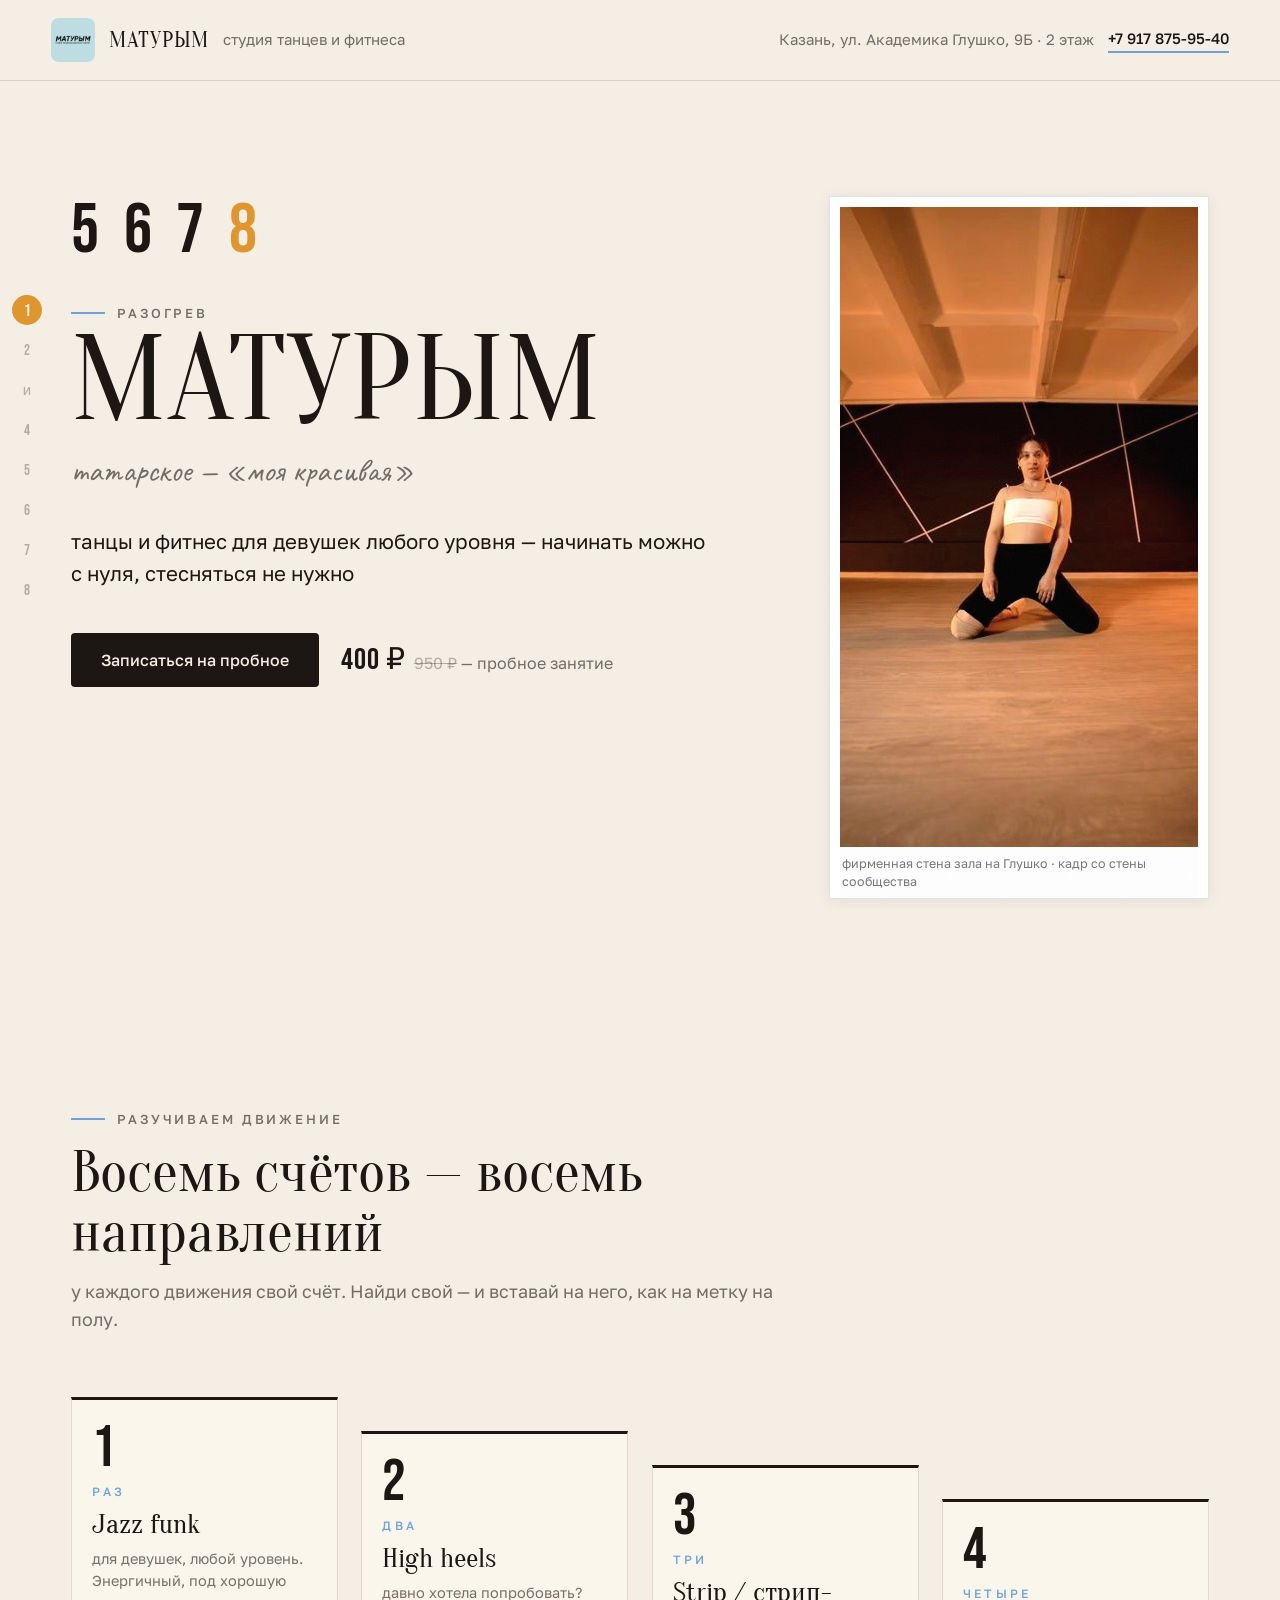
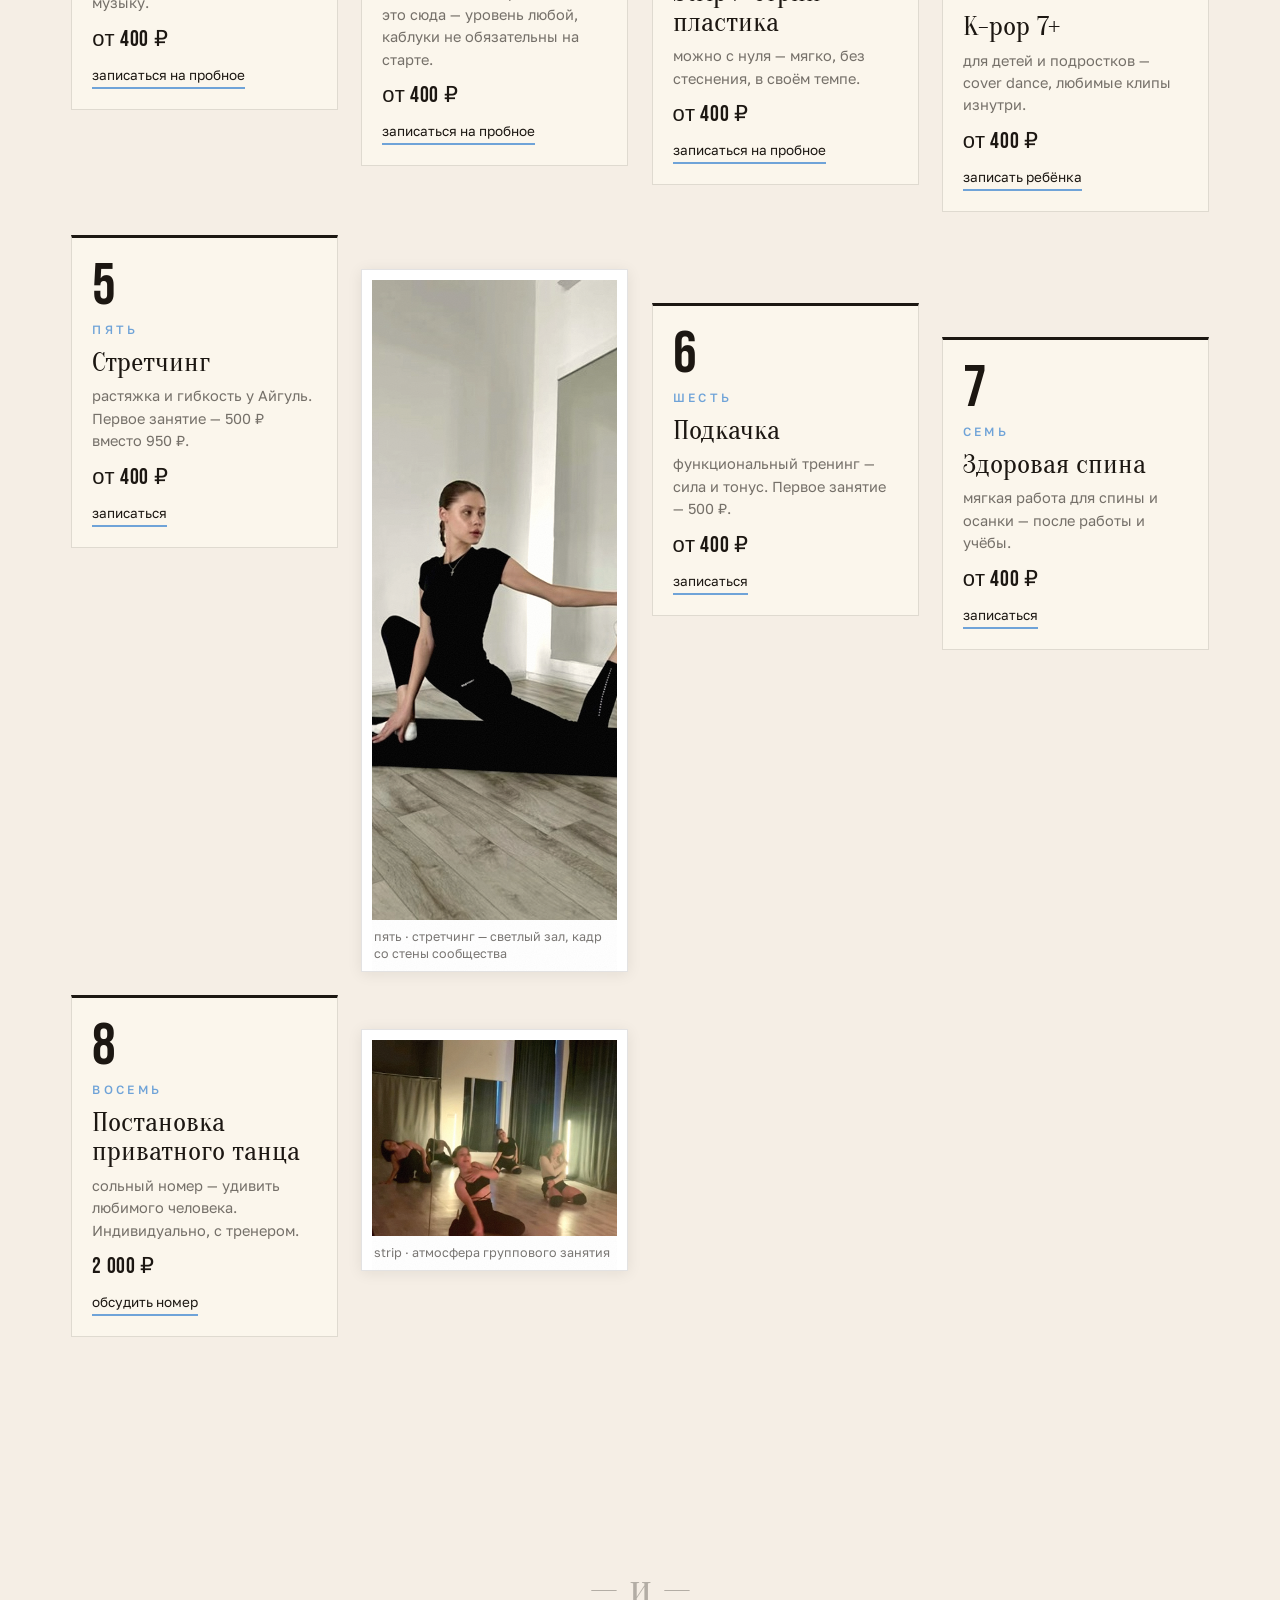
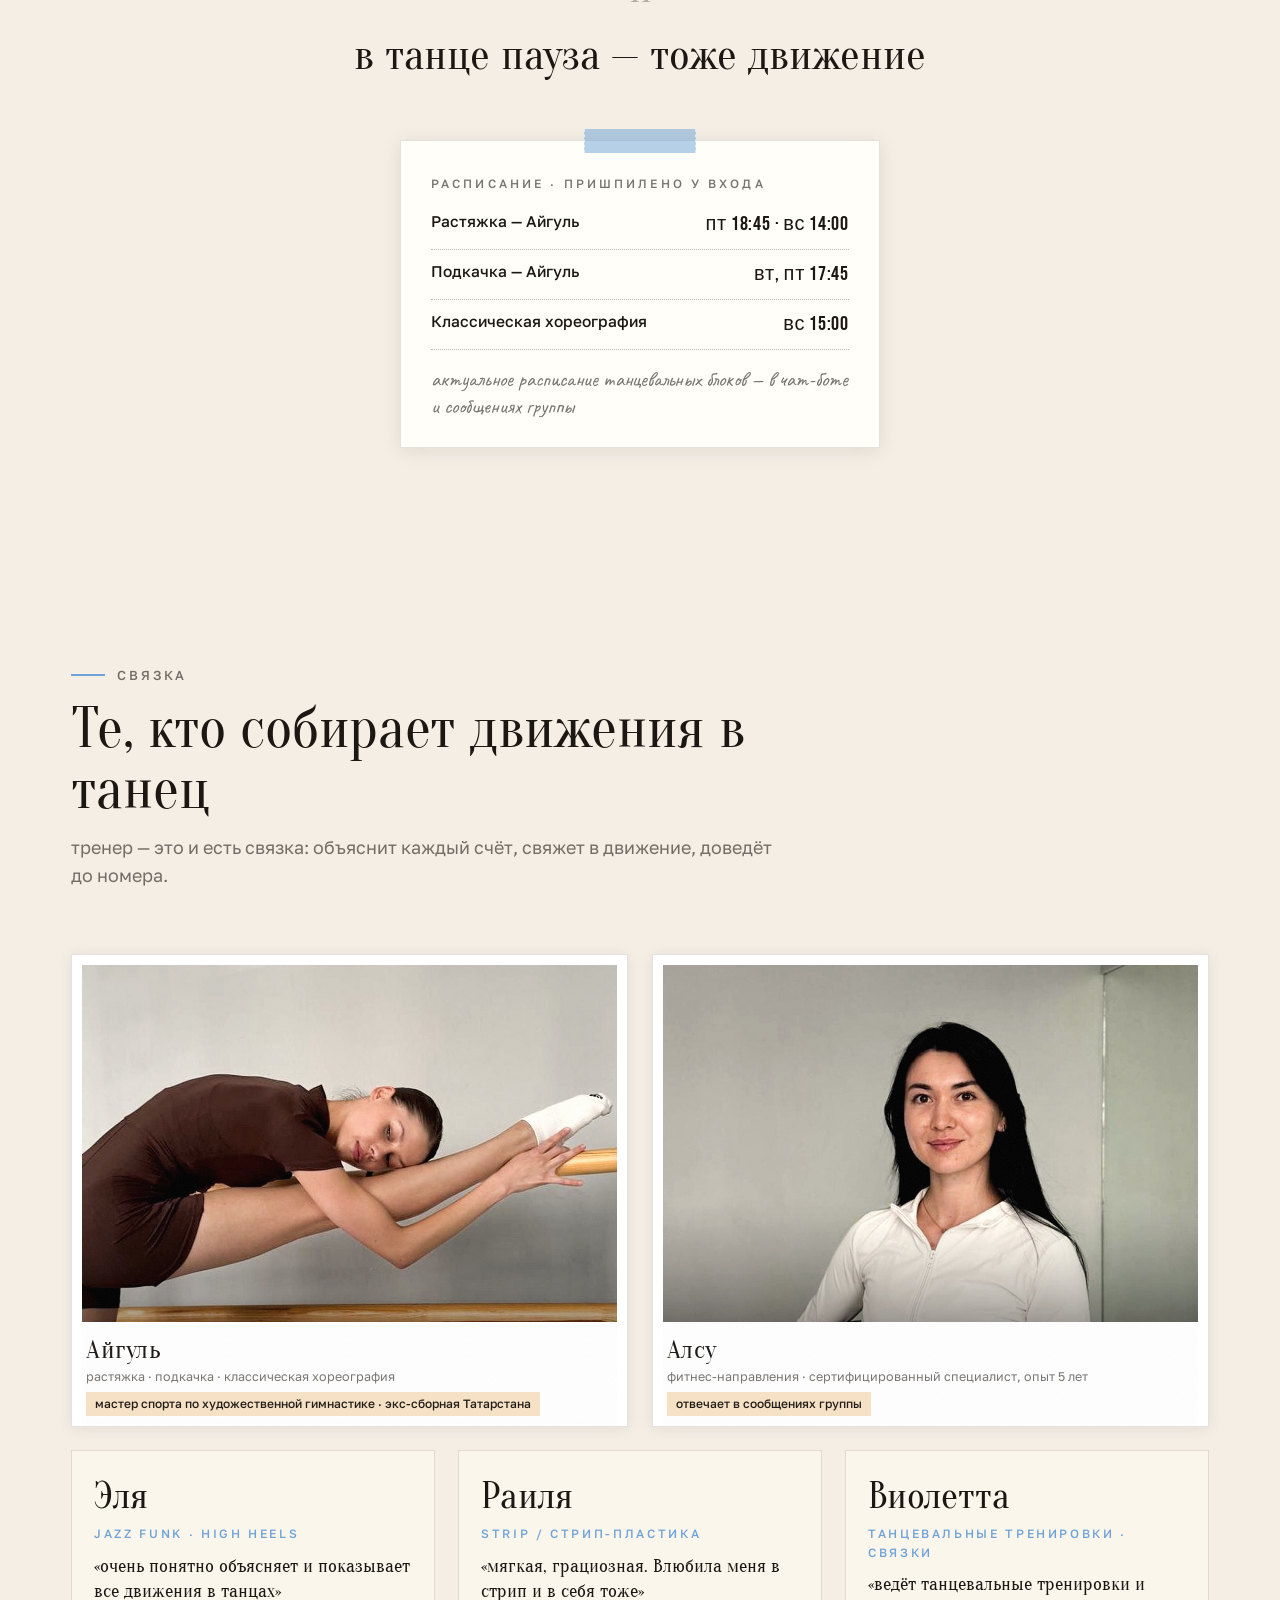
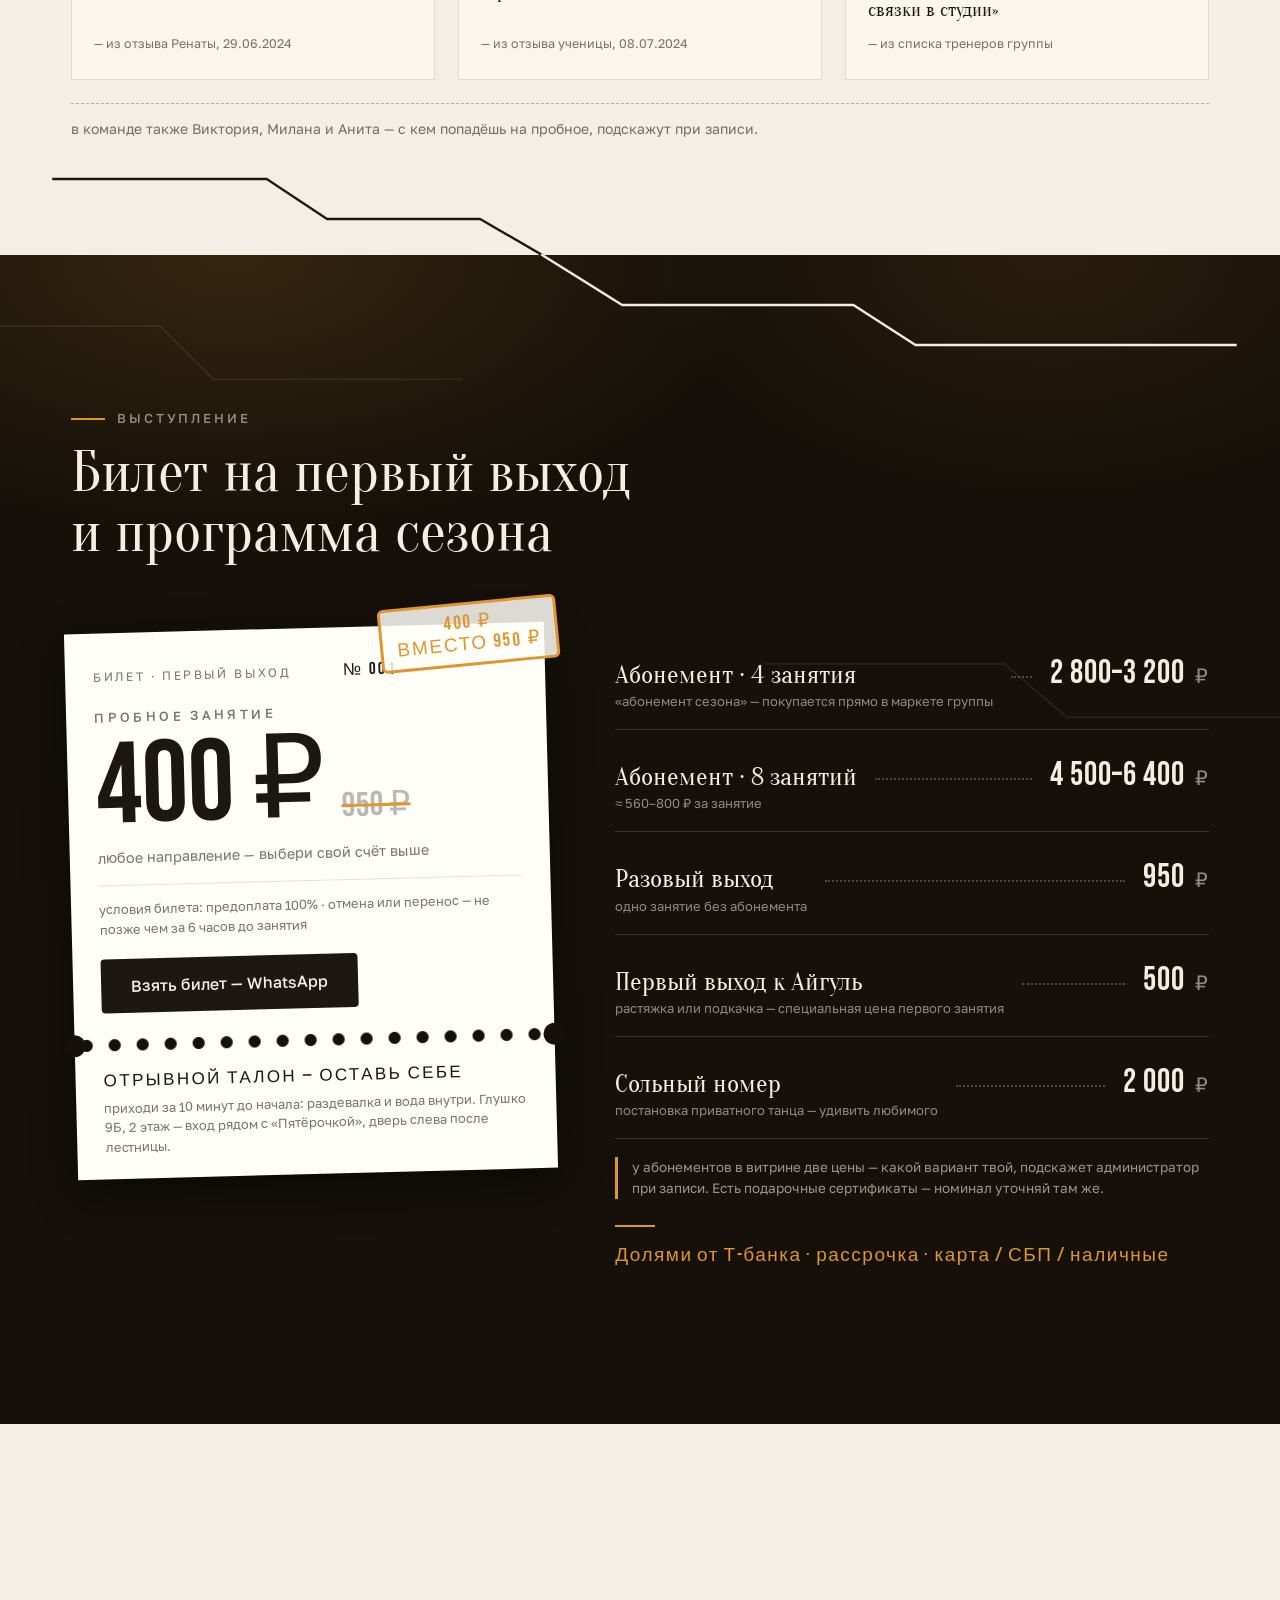
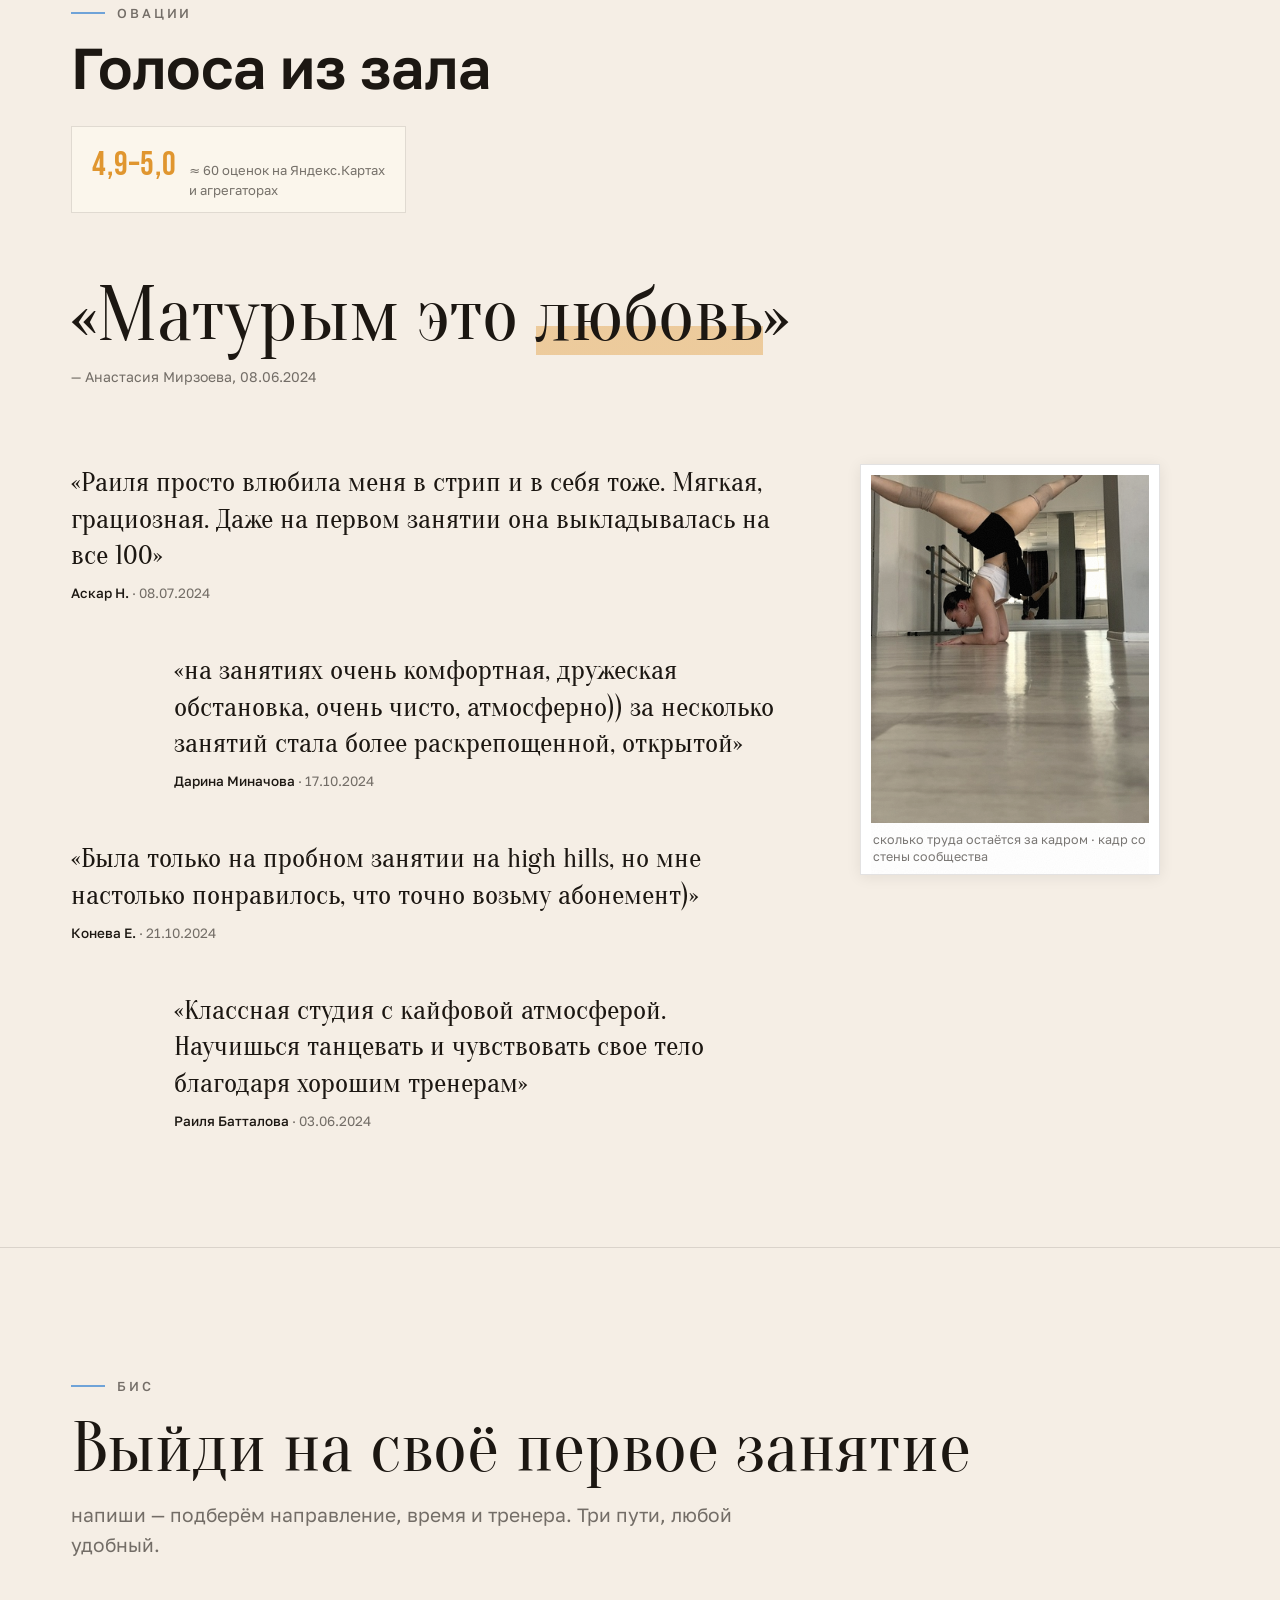
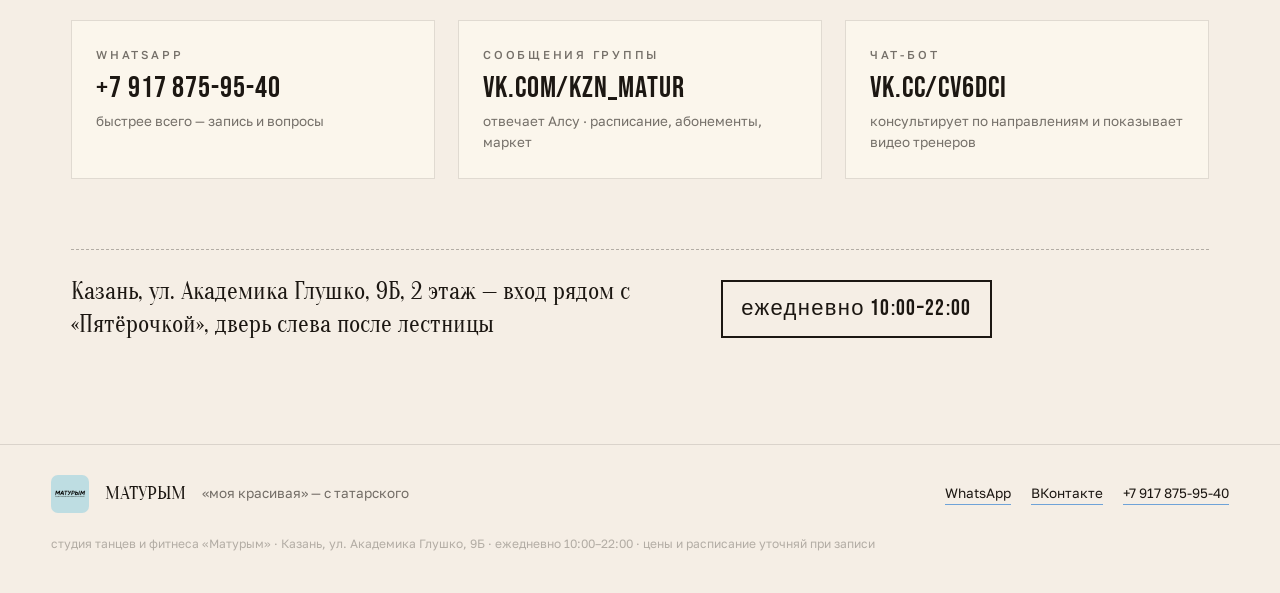
==== commit 268ce8fe: "maturym QA fixes: no upscale photos, no fabricated quotes, honest footer; offers + verdicts for wave" ====
--- a/pipeline/2026-09-29/maturym/site/index.html
+++ b/pipeline/2026-09-29/maturym/site/index.html
@@ -246,9 +246,7 @@
 }
 .p04 img{aspect-ratio:5/6;object-position:50% 0}
 .p02 img{aspect-ratio:9/16;object-position:50% 35%}
-.p01{grid-column:span 2}
-.p01 img{aspect-ratio:4/3;object-position:50% 50%}
-@media(max-width:679px){.p01{grid-column:auto}}
+.p01{max-width:360px}
 
 /* ============ ПАУЗА · и-счёт ============ */
 .pause{
@@ -789,8 +787,8 @@
       <article class="t-card">
         <h3>Виолетта</h3>
         <p class="role">танцевальные тренировки · связки</p>
-        <p class="qt">её занятия ученицы отмечают в отзывах студии</p>
-        <p class="src">— отзыв от 04.11.2024</p>
+        <p class="qt">ведёт танцевальные тренировки и связки в студии</p>
+        <p class="src">— из списка тренеров группы</p>
       </article>
 
       <p class="team-rest">в команде также Виктория, Милана и Анита — с кем попадёшь на пробное, подскажут при записи.</p>
@@ -961,7 +959,7 @@
     <a href="https://vk.com/kzn_matur" rel="noopener">ВКонтакте</a>
     <a href="tel:+79178759540">+7 917 875-95-40</a>
   </nav>
-  <p class="f-legal">студия танцев и фитнеса «Матурым» · Казань, ул. Академика Глушко, 9Б · ежедневно 10:00–22:00 · страница-концепт, цены и расписание актуальны на дату публикации — уточняй при записи</p>
+  <p class="f-legal">студия танцев и фитнеса «Матурым» · Казань, ул. Академика Глушко, 9Б · ежедневно 10:00–22:00 · цены и расписание уточняй при записи</p>
 </footer>
 
 <script>
